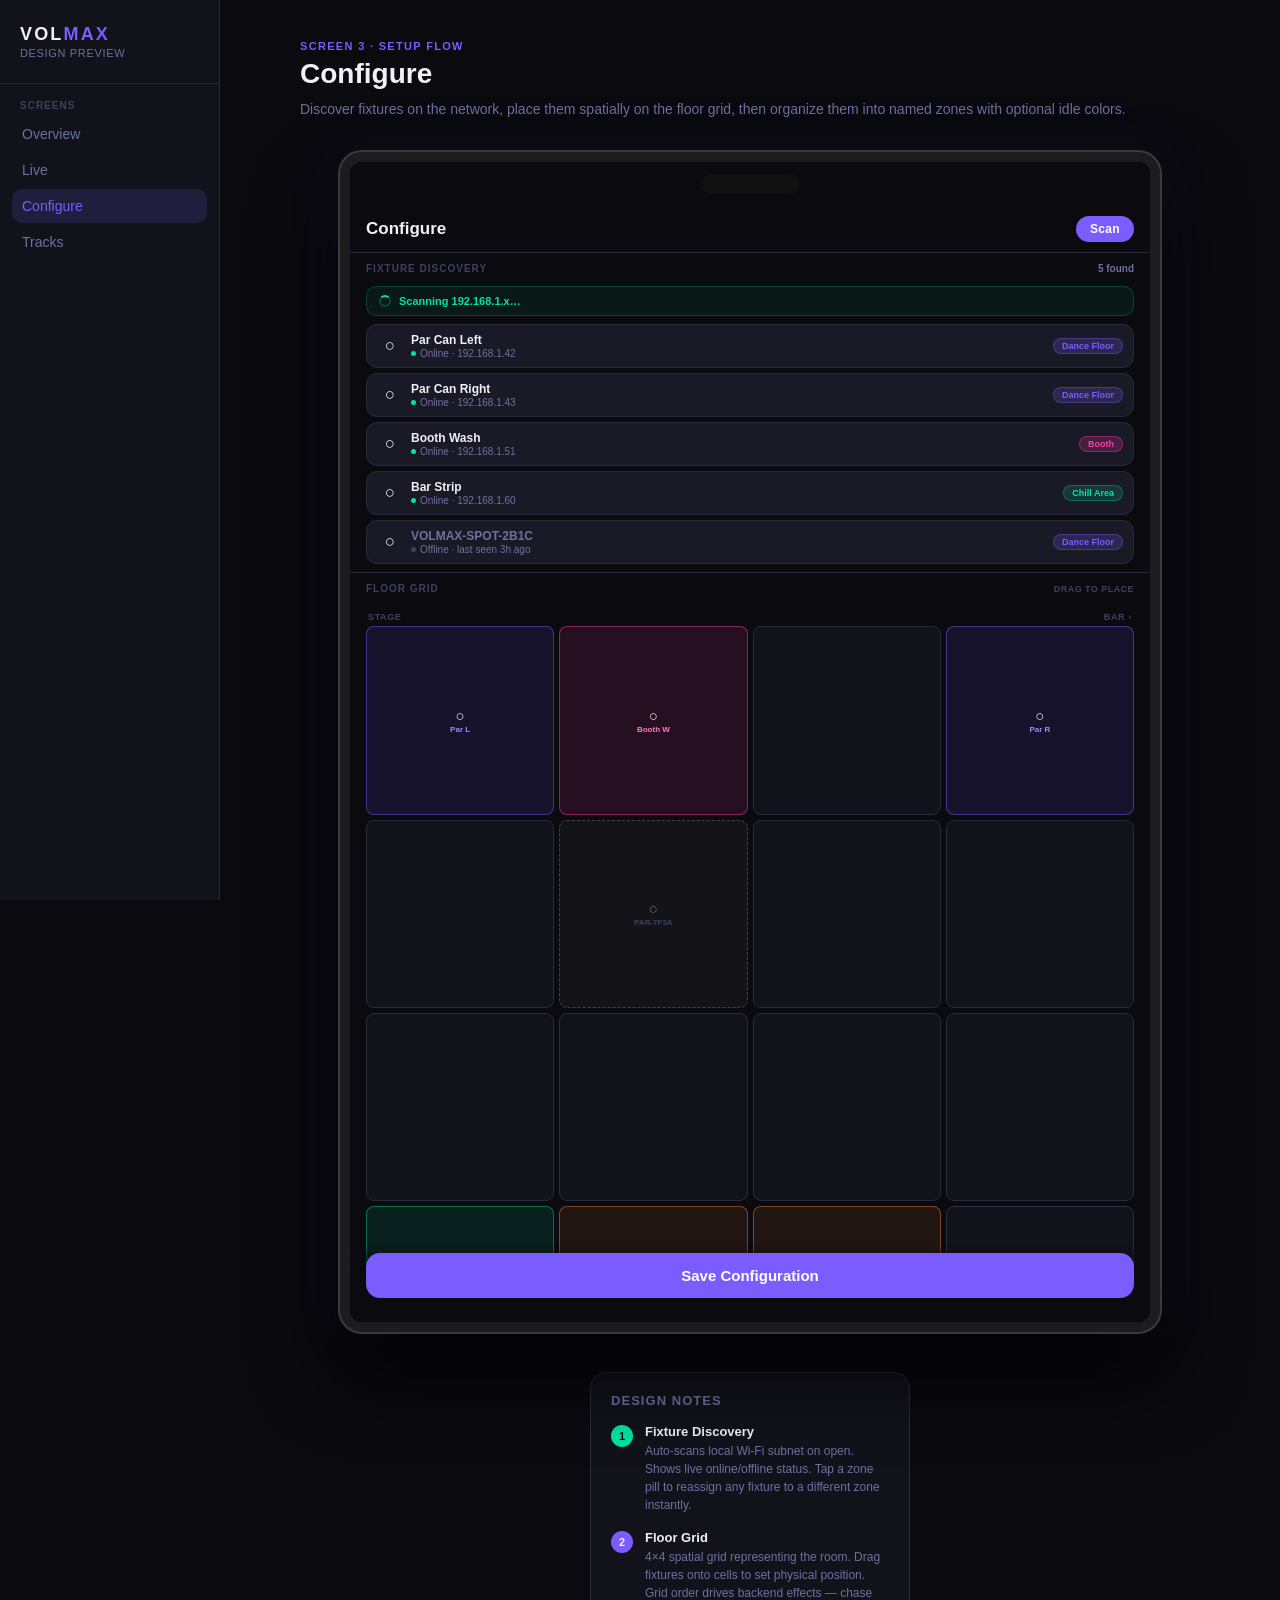
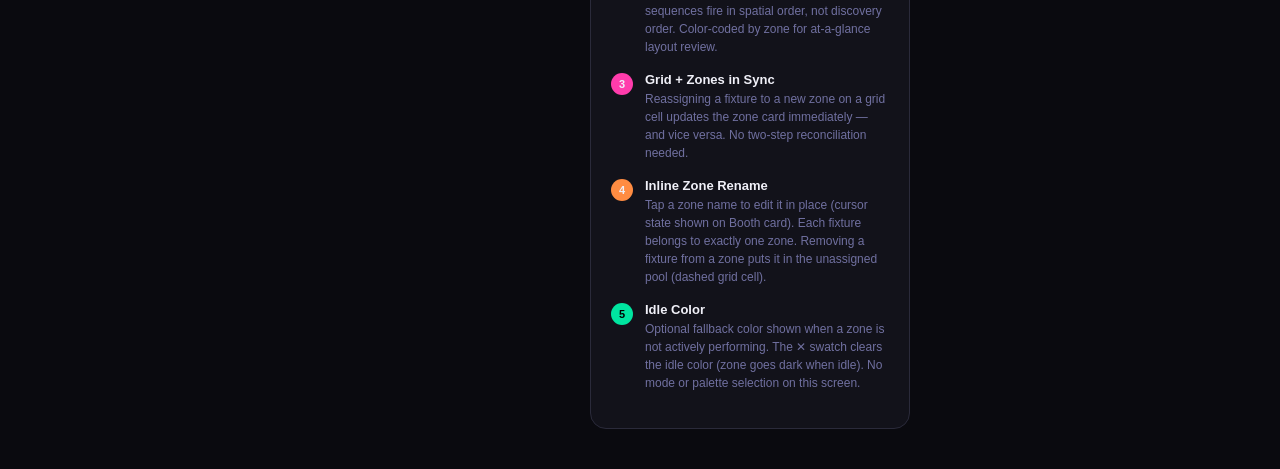
==== templates/configure.html @ 026b83af "Add Configure page: fixture discovery, floor grid, zone cards Replaces separate Fixture Setup and Zo" ====
<!DOCTYPE html>
<html lang="en">
<head>
<meta charset="UTF-8">
<meta name="viewport" content="width=device-width, initial-scale=1.0">
<title>VOLMAX — Configure</title>
<link rel="stylesheet" href="/static/css/base.css">
<style>

/* ── Section ─── */
.cfg-section {
  border-bottom: 1px solid var(--border);
}

.cfg-section-header {
  display: flex;
  align-items: center;
  justify-content: space-between;
  padding: 10px 16px 8px;
}

.cfg-section-title {
  font-size: 10px;
  font-weight: 700;
  letter-spacing: 0.1em;
  text-transform: uppercase;
  color: var(--text-muted);
}

/* ── Discovery Header ─── */
.discovery-header {
  display: flex;
  align-items: center;
  justify-content: space-between;
  padding: 10px 16px 10px;
  border-bottom: 1px solid var(--border);
}

.cfg-page-title {
  font-size: 17px;
  font-weight: 700;
}

.scan-btn {
  background: var(--accent);
  color: #fff;
  border: none;
  border-radius: 20px;
  padding: 6px 14px;
  font-size: 12px;
  font-weight: 700;
  letter-spacing: 0.03em;
  cursor: pointer;
}

/* ── Scan status ─── */
.scan-status {
  margin: 8px 16px;
  background: rgba(0,229,160,0.07);
  border: 1px solid rgba(0,229,160,0.2);
  border-radius: 10px;
  padding: 8px 12px;
  display: flex;
  align-items: center;
  gap: 8px;
}

.scan-spinner {
  width: 12px;
  height: 12px;
  border: 2px solid rgba(0,229,160,0.25);
  border-top-color: var(--green);
  border-radius: 50%;
  animation: spin 0.8s linear infinite;
  flex-shrink: 0;
}

@keyframes spin { to { transform: rotate(360deg); } }
@keyframes pulse { to { opacity: 0.35; } }

.scan-text {
  font-size: 11px;
  color: var(--green);
  font-weight: 600;
}

/* ── Fixture Rows ─── */
.fixture-list {
  padding: 0 16px 8px;
  display: flex;
  flex-direction: column;
  gap: 5px;
}

.fixture-row {
  background: var(--surface2);
  border: 1px solid var(--border);
  border-radius: 11px;
  padding: 8px 10px;
  display: flex;
  align-items: center;
  gap: 8px;
}

.fixture-icon {
  font-size: 17px;
  width: 26px;
  text-align: center;
  flex-shrink: 0;
}

.fixture-info { flex: 1; min-width: 0; }

.fixture-name {
  font-size: 12px;
  font-weight: 700;
  color: var(--text);
  white-space: nowrap;
  overflow: hidden;
  text-overflow: ellipsis;
}

.fixture-meta {
  font-size: 10px;
  color: var(--text-dim);
  margin-top: 1px;
  display: flex;
  align-items: center;
  gap: 4px;
}

.status-dot {
  width: 5px;
  height: 5px;
  border-radius: 50%;
  background: var(--green);
  display: inline-block;
  flex-shrink: 0;
}
.status-dot.offline { background: var(--text-muted); }

.zone-chip {
  font-size: 9px;
  font-weight: 700;
  padding: 2px 8px;
  border-radius: 20px;
  flex-shrink: 0;
  cursor: pointer;
}

.zone-chip.z1  { background: rgba(123,92,255,0.2);  color: #7b5cff; border: 1px solid rgba(123,92,255,0.35); }
.zone-chip.z2  { background: rgba(255,60,172,0.2);  color: #ff3cac; border: 1px solid rgba(255,60,172,0.35); }
.zone-chip.z3  { background: rgba(0,229,160,0.15);  color: #00e5a0; border: 1px solid rgba(0,229,160,0.3);  }
.zone-chip.z4  { background: rgba(255,140,66,0.15); color: #ff8c42; border: 1px solid rgba(255,140,66,0.3); }
.zone-chip.none { background: var(--surface); color: var(--text-dim); border: 1px solid var(--border); }

/* ── Floor Grid ─── */
.grid-wrap {
  padding: 10px 16px 14px;
}

.grid-label-row {
  display: flex;
  justify-content: space-between;
  margin-bottom: 4px;
  padding: 0 2px;
}

.grid-axis-label {
  font-size: 9px;
  color: var(--text-muted);
  font-weight: 600;
  letter-spacing: 0.07em;
  text-transform: uppercase;
}

.floor-grid {
  display: grid;
  grid-template-columns: repeat(4, 1fr);
  grid-template-rows: repeat(4, 1fr);
  gap: 5px;
  aspect-ratio: 1;
  width: 100%;
}

.grid-cell {
  background: var(--surface);
  border: 1px solid var(--border);
  border-radius: 8px;
  display: flex;
  align-items: center;
  justify-content: center;
  flex-direction: column;
  gap: 2px;
  min-height: 56px;
  position: relative;
  cursor: pointer;
  transition: border-color 0.15s;
}

.grid-cell:hover {
  border-color: var(--text-muted);
}

.grid-cell.occupied {
  border-width: 1.5px;
}

.grid-cell.occupied.z1 { background: rgba(123,92,255,0.12); border-color: rgba(123,92,255,0.45); }
.grid-cell.occupied.z2 { background: rgba(255,60,172,0.12); border-color: rgba(255,60,172,0.45); }
.grid-cell.occupied.z3 { background: rgba(0,229,160,0.10); border-color: rgba(0,229,160,0.4);  }
.grid-cell.occupied.z4 { background: rgba(255,140,66,0.10); border-color: rgba(255,140,66,0.4); }
.grid-cell.occupied.unassigned { background: rgba(255,255,255,0.04); border-color: rgba(255,255,255,0.2); border-style: dashed; }

.grid-fixture-icon {
  font-size: 15px;
  line-height: 1;
}

.grid-fixture-label {
  font-size: 8px;
  font-weight: 600;
  color: var(--text-dim);
  text-align: center;
  padding: 0 3px;
  white-space: nowrap;
  overflow: hidden;
  text-overflow: ellipsis;
  max-width: 100%;
}

.grid-cell.occupied.z1 .grid-fixture-label { color: #a08cff; }
.grid-cell.occupied.z2 .grid-fixture-label { color: #ff7acc; }
.grid-cell.occupied.z3 .grid-fixture-label { color: #00e5a0; }
.grid-cell.occupied.z4 .grid-fixture-label { color: #ffaa66; }

.grid-empty-hint {
  font-size: 9px;
  color: var(--text-muted);
  opacity: 0.5;
}

.grid-legend {
  display: flex;
  gap: 10px;
  margin-top: 8px;
  flex-wrap: wrap;
}

.grid-legend-item {
  display: flex;
  align-items: center;
  gap: 4px;
  font-size: 9px;
  color: var(--text-dim);
  font-weight: 600;
}

.legend-dot {
  width: 8px;
  height: 8px;
  border-radius: 3px;
  flex-shrink: 0;
}

/* ── Zone Cards ─── */
.zone-list {
  padding: 10px 16px 16px;
  display: flex;
  flex-direction: column;
  gap: 8px;
}

.zone-card {
  background: var(--surface2);
  border: 1px solid var(--border);
  border-radius: 14px;
  overflow: hidden;
}

.zone-card-header {
  display: flex;
  align-items: center;
  gap: 10px;
  padding: 10px 12px 8px;
}

.zone-swatch {
  width: 30px;
  height: 30px;
  border-radius: 9px;
  flex-shrink: 0;
  display: flex;
  align-items: center;
  justify-content: center;
  font-size: 15px;
}

.zone-swatch.z1 { background: rgba(123,92,255,0.25); }
.zone-swatch.z2 { background: rgba(255,60,172,0.25); }
.zone-swatch.z3 { background: rgba(0,229,160,0.2);  }
.zone-swatch.z4 { background: rgba(255,140,66,0.2); }

.zone-name-wrap { flex: 1; min-width: 0; }

.zone-name {
  font-size: 13px;
  font-weight: 700;
  color: var(--text);
  cursor: text;
  border-bottom: 1px solid transparent;
  display: inline-block;
  transition: border-color 0.15s;
}

.zone-name:hover { border-bottom-color: var(--text-muted); }

.zone-name.editing {
  outline: none;
  border-bottom-color: var(--accent);
  color: var(--accent);
}

.zone-fixture-count {
  font-size: 10px;
  color: var(--text-dim);
  margin-top: 1px;
}

.idle-color-row {
  display: flex;
  align-items: center;
  gap: 7px;
  padding: 0 12px 8px;
}

.idle-label {
  font-size: 10px;
  color: var(--text-muted);
  font-weight: 600;
  letter-spacing: 0.05em;
  text-transform: uppercase;
  flex-shrink: 0;
}

.color-swatch {
  width: 20px;
  height: 20px;
  border-radius: 50%;
  flex-shrink: 0;
  cursor: pointer;
  border: 2px solid transparent;
  transition: transform 0.1s;
}

.color-swatch:hover { transform: scale(1.15); }
.color-swatch.selected { border-color: #fff; }

.zone-fixtures-section {
  border-top: 1px solid var(--border);
  padding: 7px 12px 8px;
}

.zone-fixtures-label {
  font-size: 9px;
  font-weight: 700;
  letter-spacing: 0.08em;
  text-transform: uppercase;
  color: var(--text-muted);
  margin-bottom: 5px;
}

.zone-fixture-chips {
  display: flex;
  flex-wrap: wrap;
  gap: 4px;
}

.fixture-chip {
  font-size: 10px;
  font-weight: 600;
  padding: 2px 8px;
  border-radius: 20px;
  background: var(--surface);
  border: 1px solid var(--border);
  color: var(--text-dim);
  display: flex;
  align-items: center;
  gap: 4px;
  cursor: pointer;
}

.fixture-chip-remove {
  font-size: 11px;
  color: var(--text-muted);
  line-height: 1;
}

/* ── Add Zone Row ─── */
.add-zone-row {
  border: 1.5px dashed var(--border);
  border-radius: 14px;
  padding: 12px;
  display: flex;
  align-items: center;
  justify-content: center;
  gap: 6px;
  cursor: pointer;
  color: var(--text-muted);
  font-size: 12px;
  font-weight: 600;
  transition: border-color 0.15s, color 0.15s;
}

.add-zone-row:hover {
  border-color: var(--accent);
  color: var(--accent);
}

.add-zone-plus {
  font-size: 16px;
  font-weight: 300;
  line-height: 1;
}

/* ── Bottom Bar ─── */
.bottom-bar {
  position: sticky;
  bottom: 0;
  padding: 10px 16px 24px;
  background: linear-gradient(to bottom, transparent, var(--bg) 40%);
}

.save-btn {
  display: block;
  width: 100%;
  background: var(--accent);
  color: #fff;
  border: none;
  border-radius: 14px;
  padding: 14px;
  font-size: 15px;
  font-weight: 700;
  text-align: center;
  cursor: pointer;
}

</style>
</head>
<body>
<div class="preview-shell">
  <nav class="sidebar">
    <div class="sidebar-logo">
      <div class="wordmark">VOL<span>MAX</span></div>
      <div class="sub">Design Preview</div>
    </div>
    <div class="nav-section">
      <div class="nav-label">Screens</div>
      <a href="/" class="nav-link">Overview</a>
      <a href="/performance" class="nav-link">Live</a>
      <a href="/configure" class="nav-link active">Configure</a>
      <a href="/timeline" class="nav-link">Tracks</a>
    </div>
  </nav>

  <main class="main-content">
    <div class="page-header">
      <div class="screen-label">Screen 3 · Setup Flow</div>
      <h1>Configure</h1>
      <p>Discover fixtures on the network, place them spatially on the floor grid, then organize them into named zones with optional idle colors.</p>
    </div>

    <div class="phone-frame-wrap">
      <div class="phone-frame">
        <div class="phone-notch"></div>
        <div class="phone-screen">

          <!-- ── Discovery ─── -->
          <div class="cfg-section">
            <div class="discovery-header">
              <div class="cfg-page-title">Configure</div>
              <div class="scan-btn">Scan</div>
            </div>

            <div class="cfg-section-header" style="padding-bottom:4px">
              <div class="cfg-section-title">Fixture Discovery</div>
              <div style="font-size:10px;color:var(--text-dim);font-weight:600;">5 found</div>
            </div>

            <div class="scan-status">
              <div class="scan-spinner"></div>
              <div class="scan-text">Scanning 192.168.1.x…</div>
            </div>

            <div class="fixture-list">

              <div class="fixture-row">
                <div class="fixture-icon">&#9675;</div>
                <div class="fixture-info">
                  <div class="fixture-name">Par Can Left</div>
                  <div class="fixture-meta"><span class="status-dot"></span>Online · 192.168.1.42</div>
                </div>
                <div class="zone-chip z1">Dance Floor</div>
              </div>

              <div class="fixture-row">
                <div class="fixture-icon">&#9675;</div>
                <div class="fixture-info">
                  <div class="fixture-name">Par Can Right</div>
                  <div class="fixture-meta"><span class="status-dot"></span>Online · 192.168.1.43</div>
                </div>
                <div class="zone-chip z1">Dance Floor</div>
              </div>

              <div class="fixture-row">
                <div class="fixture-icon">&#9675;</div>
                <div class="fixture-info">
                  <div class="fixture-name">Booth Wash</div>
                  <div class="fixture-meta"><span class="status-dot"></span>Online · 192.168.1.51</div>
                </div>
                <div class="zone-chip z2">Booth</div>
              </div>

              <div class="fixture-row">
                <div class="fixture-icon">&#9675;</div>
                <div class="fixture-info">
                  <div class="fixture-name">Bar Strip</div>
                  <div class="fixture-meta"><span class="status-dot"></span>Online · 192.168.1.60</div>
                </div>
                <div class="zone-chip z3">Chill Area</div>
              </div>

              <div class="fixture-row">
                <div class="fixture-icon">&#9675;</div>
                <div class="fixture-info">
                  <div class="fixture-name" style="color:var(--text-dim)">VOLMAX-SPOT-2B1C</div>
                  <div class="fixture-meta"><span class="status-dot offline"></span>Offline · last seen 3h ago</div>
                </div>
                <div class="zone-chip z1">Dance Floor</div>
              </div>

            </div>
          </div>

          <!-- ── Floor Grid ─── -->
          <div class="cfg-section">
            <div class="cfg-section-header">
              <div class="cfg-section-title">Floor Grid</div>
              <div style="font-size:9px;color:var(--text-muted);font-weight:600;letter-spacing:0.05em;">DRAG TO PLACE</div>
            </div>

            <div class="grid-wrap">
              <div class="grid-label-row">
                <span class="grid-axis-label">Stage</span>
                <span class="grid-axis-label">Bar ›</span>
              </div>

              <div class="floor-grid">

                <!-- Row 0 — stage end -->
                <div class="grid-cell occupied z1">
                  <div class="grid-fixture-icon">&#9675;</div>
                  <div class="grid-fixture-label">Par L</div>
                </div>
                <div class="grid-cell occupied z2">
                  <div class="grid-fixture-icon">&#9675;</div>
                  <div class="grid-fixture-label">Booth W</div>
                </div>
                <div class="grid-cell"></div>
                <div class="grid-cell occupied z1">
                  <div class="grid-fixture-icon">&#9675;</div>
                  <div class="grid-fixture-label">Par R</div>
                </div>

                <!-- Row 1 -->
                <div class="grid-cell"></div>
                <div class="grid-cell occupied unassigned">
                  <div class="grid-fixture-icon" style="opacity:0.4">&#9675;</div>
                  <div class="grid-fixture-label" style="color:var(--text-muted)">PAR-7F3A</div>
                </div>
                <div class="grid-cell"></div>
                <div class="grid-cell"></div>

                <!-- Row 2 -->
                <div class="grid-cell"></div>
                <div class="grid-cell"></div>
                <div class="grid-cell"></div>
                <div class="grid-cell"></div>

                <!-- Row 3 — bar end -->
                <div class="grid-cell occupied z3">
                  <div class="grid-fixture-icon">&#9675;</div>
                  <div class="grid-fixture-label">Bar Strip</div>
                </div>
                <div class="grid-cell occupied z4">
                  <div class="grid-fixture-icon">&#9675;</div>
                  <div class="grid-fixture-label">Stage L</div>
                </div>
                <div class="grid-cell occupied z4">
                  <div class="grid-fixture-icon">&#9675;</div>
                  <div class="grid-fixture-label">Stage R</div>
                </div>
                <div class="grid-cell"></div>

              </div>

              <div class="grid-legend">
                <div class="grid-legend-item">
                  <div class="legend-dot" style="background:#7b5cff"></div>
                  Dance Floor
                </div>
                <div class="grid-legend-item">
                  <div class="legend-dot" style="background:#ff3cac"></div>
                  Booth
                </div>
                <div class="grid-legend-item">
                  <div class="legend-dot" style="background:#00e5a0"></div>
                  Chill Area
                </div>
                <div class="grid-legend-item">
                  <div class="legend-dot" style="background:#ff8c42"></div>
                  Stage
                </div>
                <div class="grid-legend-item">
                  <div class="legend-dot" style="background:rgba(255,255,255,0.15);border:1px dashed rgba(255,255,255,0.3)"></div>
                  Unassigned
                </div>
              </div>
            </div>
          </div>

          <!-- ── Zone Cards ─── -->
          <div class="cfg-section-header" style="padding-top:12px">
            <div class="cfg-section-title">Zones</div>
            <div class="add-btn" style="width:22px;height:22px;background:var(--accent);border-radius:50%;display:flex;align-items:center;justify-content:center;font-size:16px;color:#fff;font-weight:300;line-height:1;cursor:pointer;">+</div>
          </div>

          <div class="zone-list">

            <!-- Zone 1: Dance Floor -->
            <div class="zone-card">
              <div class="zone-card-header">
                <div class="zone-swatch z1">&#9675;</div>
                <div class="zone-name-wrap">
                  <div class="zone-name">Dance Floor</div>
                  <div class="zone-fixture-count">3 fixtures</div>
                </div>
              </div>
              <div class="idle-color-row">
                <div class="idle-label">Idle</div>
                <div class="color-swatch selected" style="background:#7b5cff;"></div>
                <div class="color-swatch" style="background:#ff3cac;"></div>
                <div class="color-swatch" style="background:#00e5a0;"></div>
                <div class="color-swatch" style="background:#ff8c42;"></div>
                <div class="color-swatch" style="background:#3090ff;"></div>
                <div class="color-swatch" style="background:#ffffff;opacity:0.6;"></div>
                <div class="color-swatch" style="background:transparent;border:1px dashed var(--border);font-size:10px;display:flex;align-items:center;justify-content:center;color:var(--text-muted)">✕</div>
              </div>
              <div class="zone-fixtures-section">
                <div class="zone-fixtures-label">Fixtures</div>
                <div class="zone-fixture-chips">
                  <div class="fixture-chip">Par Can Left <span class="fixture-chip-remove">×</span></div>
                  <div class="fixture-chip">Par Can Right <span class="fixture-chip-remove">×</span></div>
                  <div class="fixture-chip" style="color:var(--text-muted);opacity:0.6">SPOT-2B1C <span class="fixture-chip-remove">×</span></div>
                </div>
              </div>
            </div>

            <!-- Zone 2: Booth (name in edit state) -->
            <div class="zone-card">
              <div class="zone-card-header">
                <div class="zone-swatch z2">&#9675;</div>
                <div class="zone-name-wrap">
                  <div class="zone-name editing">Booth_</div>
                  <div class="zone-fixture-count">1 fixture</div>
                </div>
              </div>
              <div class="idle-color-row">
                <div class="idle-label">Idle</div>
                <div class="color-swatch" style="background:#7b5cff;"></div>
                <div class="color-swatch selected" style="background:#ff3cac;"></div>
                <div class="color-swatch" style="background:#00e5a0;"></div>
                <div class="color-swatch" style="background:#ff8c42;"></div>
                <div class="color-swatch" style="background:#3090ff;"></div>
                <div class="color-swatch" style="background:#ffffff;opacity:0.6;"></div>
                <div class="color-swatch" style="background:transparent;border:1px dashed var(--border);font-size:10px;display:flex;align-items:center;justify-content:center;color:var(--text-muted)">✕</div>
              </div>
              <div class="zone-fixtures-section">
                <div class="zone-fixtures-label">Fixtures</div>
                <div class="zone-fixture-chips">
                  <div class="fixture-chip">Booth Wash <span class="fixture-chip-remove">×</span></div>
                </div>
              </div>
            </div>

            <!-- Zone 3: Chill Area -->
            <div class="zone-card">
              <div class="zone-card-header">
                <div class="zone-swatch z3">&#9675;</div>
                <div class="zone-name-wrap">
                  <div class="zone-name">Chill Area</div>
                  <div class="zone-fixture-count">1 fixture</div>
                </div>
              </div>
              <div class="idle-color-row">
                <div class="idle-label">Idle</div>
                <div class="color-swatch" style="background:#7b5cff;"></div>
                <div class="color-swatch" style="background:#ff3cac;"></div>
                <div class="color-swatch selected" style="background:#00e5a0;"></div>
                <div class="color-swatch" style="background:#ff8c42;"></div>
                <div class="color-swatch" style="background:#3090ff;"></div>
                <div class="color-swatch" style="background:#ffffff;opacity:0.6;"></div>
                <div class="color-swatch" style="background:transparent;border:1px dashed var(--border);font-size:10px;display:flex;align-items:center;justify-content:center;color:var(--text-muted)">✕</div>
              </div>
              <div class="zone-fixtures-section">
                <div class="zone-fixtures-label">Fixtures</div>
                <div class="zone-fixture-chips">
                  <div class="fixture-chip">Bar Strip <span class="fixture-chip-remove">×</span></div>
                </div>
              </div>
            </div>

            <!-- Zone 4: Stage -->
            <div class="zone-card">
              <div class="zone-card-header">
                <div class="zone-swatch z4">&#9675;</div>
                <div class="zone-name-wrap">
                  <div class="zone-name">Stage</div>
                  <div class="zone-fixture-count">2 fixtures</div>
                </div>
              </div>
              <div class="idle-color-row">
                <div class="idle-label">Idle</div>
                <div class="color-swatch" style="background:#7b5cff;"></div>
                <div class="color-swatch" style="background:#ff3cac;"></div>
                <div class="color-swatch" style="background:#00e5a0;"></div>
                <div class="color-swatch selected" style="background:#ff8c42;"></div>
                <div class="color-swatch" style="background:#3090ff;"></div>
                <div class="color-swatch" style="background:#ffffff;opacity:0.6;"></div>
                <div class="color-swatch" style="background:transparent;border:1px dashed var(--border);font-size:10px;display:flex;align-items:center;justify-content:center;color:var(--text-muted)">✕</div>
              </div>
              <div class="zone-fixtures-section">
                <div class="zone-fixtures-label">Fixtures</div>
                <div class="zone-fixture-chips">
                  <div class="fixture-chip">Stage L <span class="fixture-chip-remove">×</span></div>
                  <div class="fixture-chip">Stage R <span class="fixture-chip-remove">×</span></div>
                </div>
              </div>
            </div>

            <!-- Add Zone -->
            <div class="add-zone-row">
              <div class="add-zone-plus">+</div>
              Add Zone
            </div>

          </div>

          <div class="bottom-bar">
            <div class="save-btn">Save Configuration</div>
          </div>

        </div><!-- /phone-screen -->
      </div><!-- /phone-frame -->

      <!-- Annotations -->
      <div class="annotation-panel">
        <h3>Design Notes</h3>

        <div class="annotation-item">
          <div class="annotation-dot green">1</div>
          <div class="annotation-text">
            <strong>Fixture Discovery</strong>
            <p>Auto-scans local Wi-Fi subnet on open. Shows live online/offline status. Tap a zone pill to reassign any fixture to a different zone instantly.</p>
          </div>
        </div>

        <div class="annotation-item">
          <div class="annotation-dot">2</div>
          <div class="annotation-text">
            <strong>Floor Grid</strong>
            <p>4×4 spatial grid representing the room. Drag fixtures onto cells to set physical position. Grid order drives backend effects — chase sequences fire in spatial order, not discovery order. Color-coded by zone for at-a-glance layout review.</p>
          </div>
        </div>

        <div class="annotation-item">
          <div class="annotation-dot pink">3</div>
          <div class="annotation-text">
            <strong>Grid + Zones in Sync</strong>
            <p>Reassigning a fixture to a new zone on a grid cell updates the zone card immediately — and vice versa. No two-step reconciliation needed.</p>
          </div>
        </div>

        <div class="annotation-item">
          <div class="annotation-dot orange">4</div>
          <div class="annotation-text">
            <strong>Inline Zone Rename</strong>
            <p>Tap a zone name to edit it in place (cursor state shown on Booth card). Each fixture belongs to exactly one zone. Removing a fixture from a zone puts it in the unassigned pool (dashed grid cell).</p>
          </div>
        </div>

        <div class="annotation-item">
          <div class="annotation-dot green">5</div>
          <div class="annotation-text">
            <strong>Idle Color</strong>
            <p>Optional fallback color shown when a zone is not actively performing. The ✕ swatch clears the idle color (zone goes dark when idle). No mode or palette selection on this screen.</p>
          </div>
        </div>

      </div><!-- /annotation-panel -->
    </div><!-- /phone-frame-wrap -->
  </main>
</div>
</body>
</html>
---- static/css/base.css ----
/* VOLMAX — Base Styles */

:root {
  --bg: #0a0a0f;
  --surface: #12121a;
  --surface2: #1a1a26;
  --border: #2a2a3a;
  --accent: #7b5cff;
  --accent2: #ff3cac;
  --text: #f0f0f8;
  --text-dim: #7070a0;
  --text-muted: #404060;
  --green: #00e5a0;
  --orange: #ff8c42;
  --radius: 16px;
  --phone-w: 820px;
  --phone-h: 1180px;
}

* { box-sizing: border-box; margin: 0; padding: 0; }

body {
  background: var(--bg);
  color: var(--text);
  font-family: -apple-system, BlinkMacSystemFont, 'SF Pro Display', 'Segoe UI', sans-serif;
  min-height: 100vh;
}

/* ── Layout ─────────────────────────── */
.preview-shell {
  display: flex;
  min-height: 100vh;
}

.sidebar {
  width: 220px;
  background: var(--surface);
  border-right: 1px solid var(--border);
  padding: 24px 0;
  flex-shrink: 0;
  display: flex;
  flex-direction: column;
  position: fixed;
  height: 100vh;
  overflow-y: auto;
}

.sidebar-logo {
  padding: 0 20px 24px;
  border-bottom: 1px solid var(--border);
  margin-bottom: 16px;
}

.sidebar-logo .wordmark {
  font-size: 18px;
  font-weight: 800;
  letter-spacing: 0.12em;
  color: var(--text);
}

.sidebar-logo .wordmark span {
  color: var(--accent);
}

.sidebar-logo .sub {
  font-size: 11px;
  color: var(--text-dim);
  letter-spacing: 0.06em;
  text-transform: uppercase;
  margin-top: 2px;
}

.nav-section {
  padding: 0 12px 8px;
}

.nav-label {
  font-size: 10px;
  font-weight: 600;
  letter-spacing: 0.1em;
  text-transform: uppercase;
  color: var(--text-muted);
  padding: 0 8px;
  margin-bottom: 6px;
}

.nav-link {
  display: flex;
  align-items: center;
  gap: 10px;
  padding: 9px 10px;
  border-radius: 10px;
  text-decoration: none;
  color: var(--text-dim);
  font-size: 14px;
  font-weight: 500;
  transition: all 0.15s;
  margin-bottom: 2px;
}

.nav-link:hover { background: var(--surface2); color: var(--text); }
.nav-link.active { background: rgba(123, 92, 255, 0.15); color: var(--accent); }
.nav-link .icon { font-size: 16px; width: 20px; text-align: center; }

.main-content {
  margin-left: 220px;
  flex: 1;
  padding: 40px;
  display: flex;
  flex-direction: column;
  align-items: center;
}

/* ── Phone Frame ─────────────────────── */
.phone-frame-wrap {
  display: flex;
  gap: 40px;
  align-items: flex-start;
  flex-wrap: wrap;
  justify-content: center;
}

.phone-frame {
  width: var(--phone-w);
  height: var(--phone-h);
  background: #000;
  border-radius: 22px;
  border: 10px solid #1c1c1e;
  box-shadow:
    0 0 0 2px #3a3a3c,
    0 40px 80px rgba(0,0,0,0.8),
    0 0 60px rgba(123,92,255,0.08);
  overflow: hidden;
  position: relative;
  flex-shrink: 0;
}

.phone-notch {
  position: absolute;
  top: 12px;
  left: 50%;
  transform: translateX(-50%);
  width: 100px;
  height: 20px;
  background: #111;
  border-radius: 10px;
  z-index: 100;
}

.phone-screen {
  width: 100%;
  height: 100%;
  background: var(--bg);
  overflow-y: auto;
  overflow-x: hidden;
  padding-top: 44px;
  scrollbar-width: none;
}
.phone-screen::-webkit-scrollbar { display: none; }

/* ── Annotation Panel ────────────────── */
.annotation-panel {
  width: 320px;
  background: var(--surface);
  border: 1px solid var(--border);
  border-radius: var(--radius);
  padding: 20px;
  flex-shrink: 0;
}

.annotation-panel h3 {
  font-size: 13px;
  font-weight: 700;
  letter-spacing: 0.08em;
  text-transform: uppercase;
  color: var(--text-dim);
  margin-bottom: 16px;
}

.annotation-item {
  display: flex;
  gap: 12px;
  margin-bottom: 16px;
  align-items: flex-start;
}

.annotation-dot {
  width: 22px;
  height: 22px;
  border-radius: 50%;
  background: var(--accent);
  display: flex;
  align-items: center;
  justify-content: center;
  font-size: 11px;
  font-weight: 700;
  flex-shrink: 0;
  margin-top: 1px;
}

.annotation-dot.green { background: var(--green); color: #000; }
.annotation-dot.orange { background: var(--orange); }
.annotation-dot.pink { background: var(--accent2); }

.annotation-text strong {
  display: block;
  font-size: 13px;
  font-weight: 600;
  color: var(--text);
  margin-bottom: 3px;
}

.annotation-text p {
  font-size: 12px;
  color: var(--text-dim);
  line-height: 1.5;
}

/* ── Page Header ─────────────────────── */
.page-header {
  width: 100%;
  max-width: 900px;
  margin-bottom: 32px;
}

.page-header .screen-label {
  font-size: 11px;
  font-weight: 600;
  letter-spacing: 0.12em;
  text-transform: uppercase;
  color: var(--accent);
  margin-bottom: 6px;
}

.page-header h1 {
  font-size: 28px;
  font-weight: 800;
  color: var(--text);
  margin-bottom: 8px;
}

.page-header p {
  font-size: 14px;
  color: var(--text-dim);
  line-height: 1.6;
}

/* ── Tag ─────────────────────────────── */
.tag {
  display: inline-block;
  padding: 3px 9px;
  border-radius: 6px;
  font-size: 11px;
  font-weight: 600;
  letter-spacing: 0.04em;
}
.tag.mvp { background: rgba(0,229,160,0.15); color: var(--green); }
.tag.later { background: rgba(112,112,160,0.15); color: var(--text-dim); }
.tag.key { background: rgba(255,60,172,0.15); color: var(--accent2); }
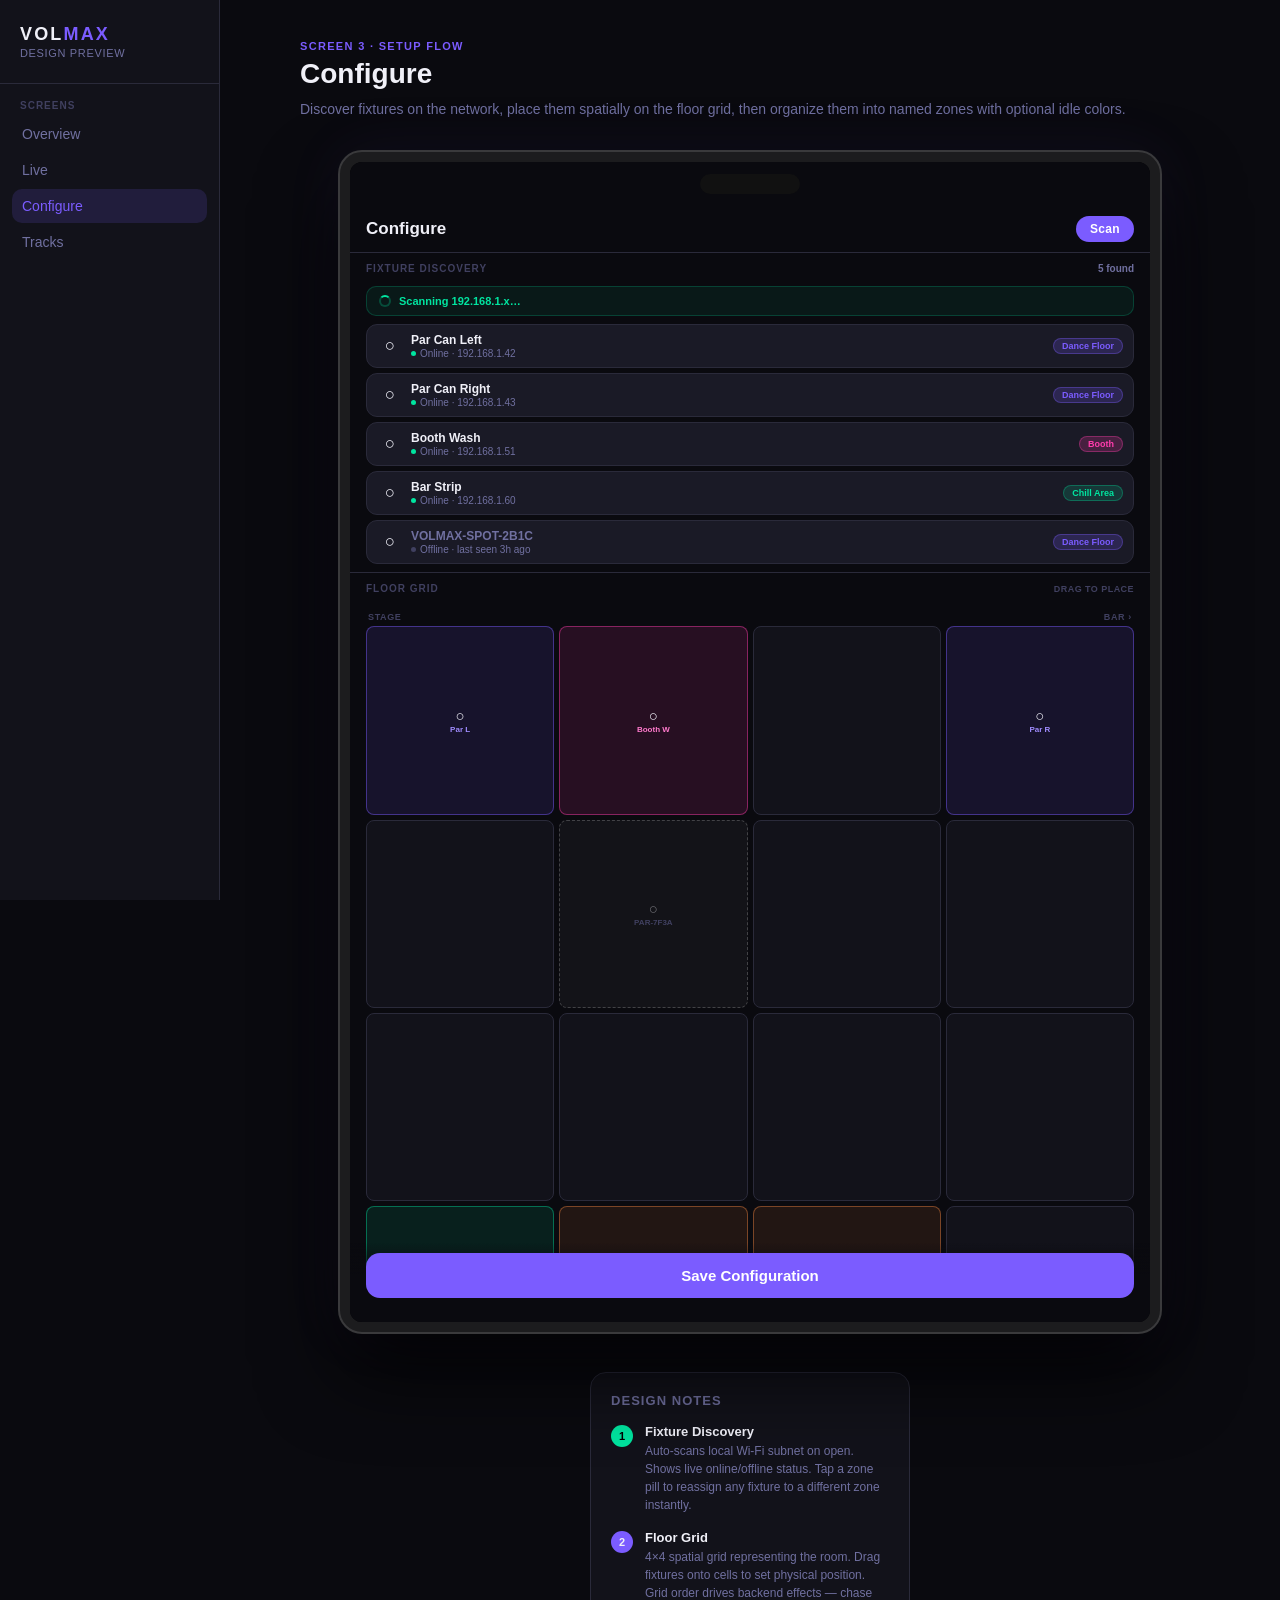
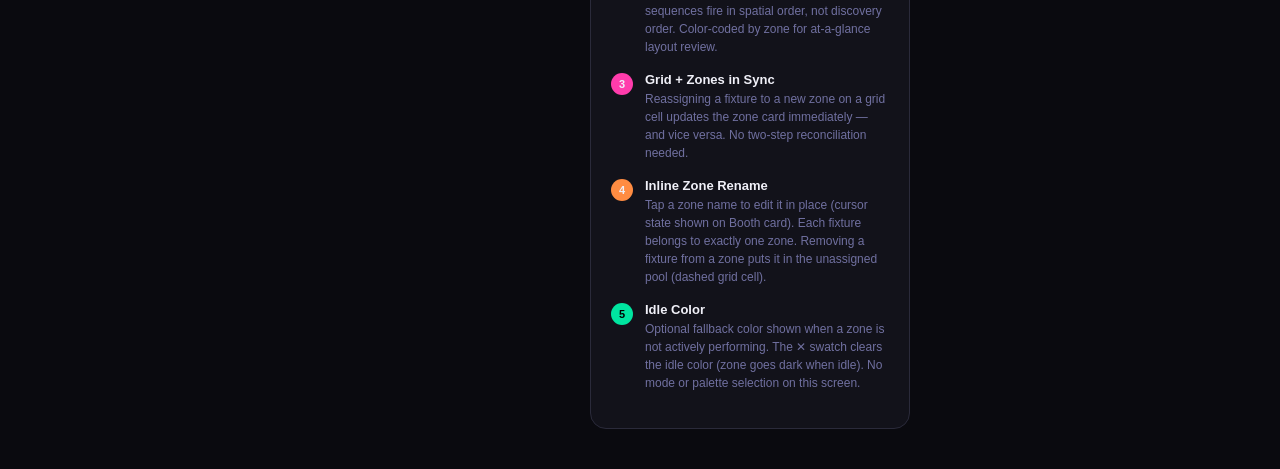
==== commit e01a9ac6: "Live tab: side-by-side deck layout, transition selector, color knob - Deck section redesigned: Deck " ====
--- a/templates/configure.html
+++ b/templates/configure.html
@@ -642,7 +642,7 @@
               <div class="zone-card-header">
                 <div class="zone-swatch z1">&#9675;</div>
                 <div class="zone-name-wrap">
-                  <div class="zone-name">Dance Floor</div>
+                  <div class="zone-name" contenteditable="true" data-zone-idx="0">Dance Floor</div>
                   <div class="zone-fixture-count">3 fixtures</div>
                 </div>
               </div>
@@ -671,7 +671,7 @@
               <div class="zone-card-header">
                 <div class="zone-swatch z2">&#9675;</div>
                 <div class="zone-name-wrap">
-                  <div class="zone-name editing">Booth_</div>
+                  <div class="zone-name" contenteditable="true" data-zone-idx="1">Booth</div>
                   <div class="zone-fixture-count">1 fixture</div>
                 </div>
               </div>
@@ -698,7 +698,7 @@
               <div class="zone-card-header">
                 <div class="zone-swatch z3">&#9675;</div>
                 <div class="zone-name-wrap">
-                  <div class="zone-name">Chill Area</div>
+                  <div class="zone-name" contenteditable="true" data-zone-idx="2">Chill Area</div>
                   <div class="zone-fixture-count">1 fixture</div>
                 </div>
               </div>
@@ -725,7 +725,7 @@
               <div class="zone-card-header">
                 <div class="zone-swatch z4">&#9675;</div>
                 <div class="zone-name-wrap">
-                  <div class="zone-name">Stage</div>
+                  <div class="zone-name" contenteditable="true" data-zone-idx="3">Stage</div>
                   <div class="zone-fixture-count">2 fixtures</div>
                 </div>
               </div>
@@ -811,5 +811,41 @@
     </div><!-- /phone-frame-wrap -->
   </main>
 </div>
+<script>
+var STORAGE_KEY = 'volmax_zones';
+var FALLBACK_NAMES = ['Zone 1', 'Zone 2', 'Zone 3', 'Zone 4'];
+
+function loadZoneNames() {
+  try {
+    var saved = JSON.parse(localStorage.getItem(STORAGE_KEY));
+    if (Array.isArray(saved)) {
+      saved.forEach(function(name, i) {
+        var el = document.querySelector('[data-zone-idx="' + i + '"]');
+        if (el && name) el.textContent = name;
+      });
+    }
+  } catch(e) {}
+}
+
+function saveZoneNames() {
+  var names = FALLBACK_NAMES.map(function(fallback, i) {
+    var el = document.querySelector('[data-zone-idx="' + i + '"]');
+    return el ? (el.textContent.trim() || fallback) : fallback;
+  });
+  localStorage.setItem(STORAGE_KEY, JSON.stringify(names));
+}
+
+document.querySelectorAll('[data-zone-idx]').forEach(function(el) {
+  el.addEventListener('blur', function() {
+    if (!el.textContent.trim()) el.textContent = FALLBACK_NAMES[el.dataset.zoneIdx];
+    saveZoneNames();
+  });
+  el.addEventListener('keydown', function(e) {
+    if (e.key === 'Enter') { e.preventDefault(); el.blur(); }
+  });
+});
+
+loadZoneNames();
+</script>
 </body>
 </html>
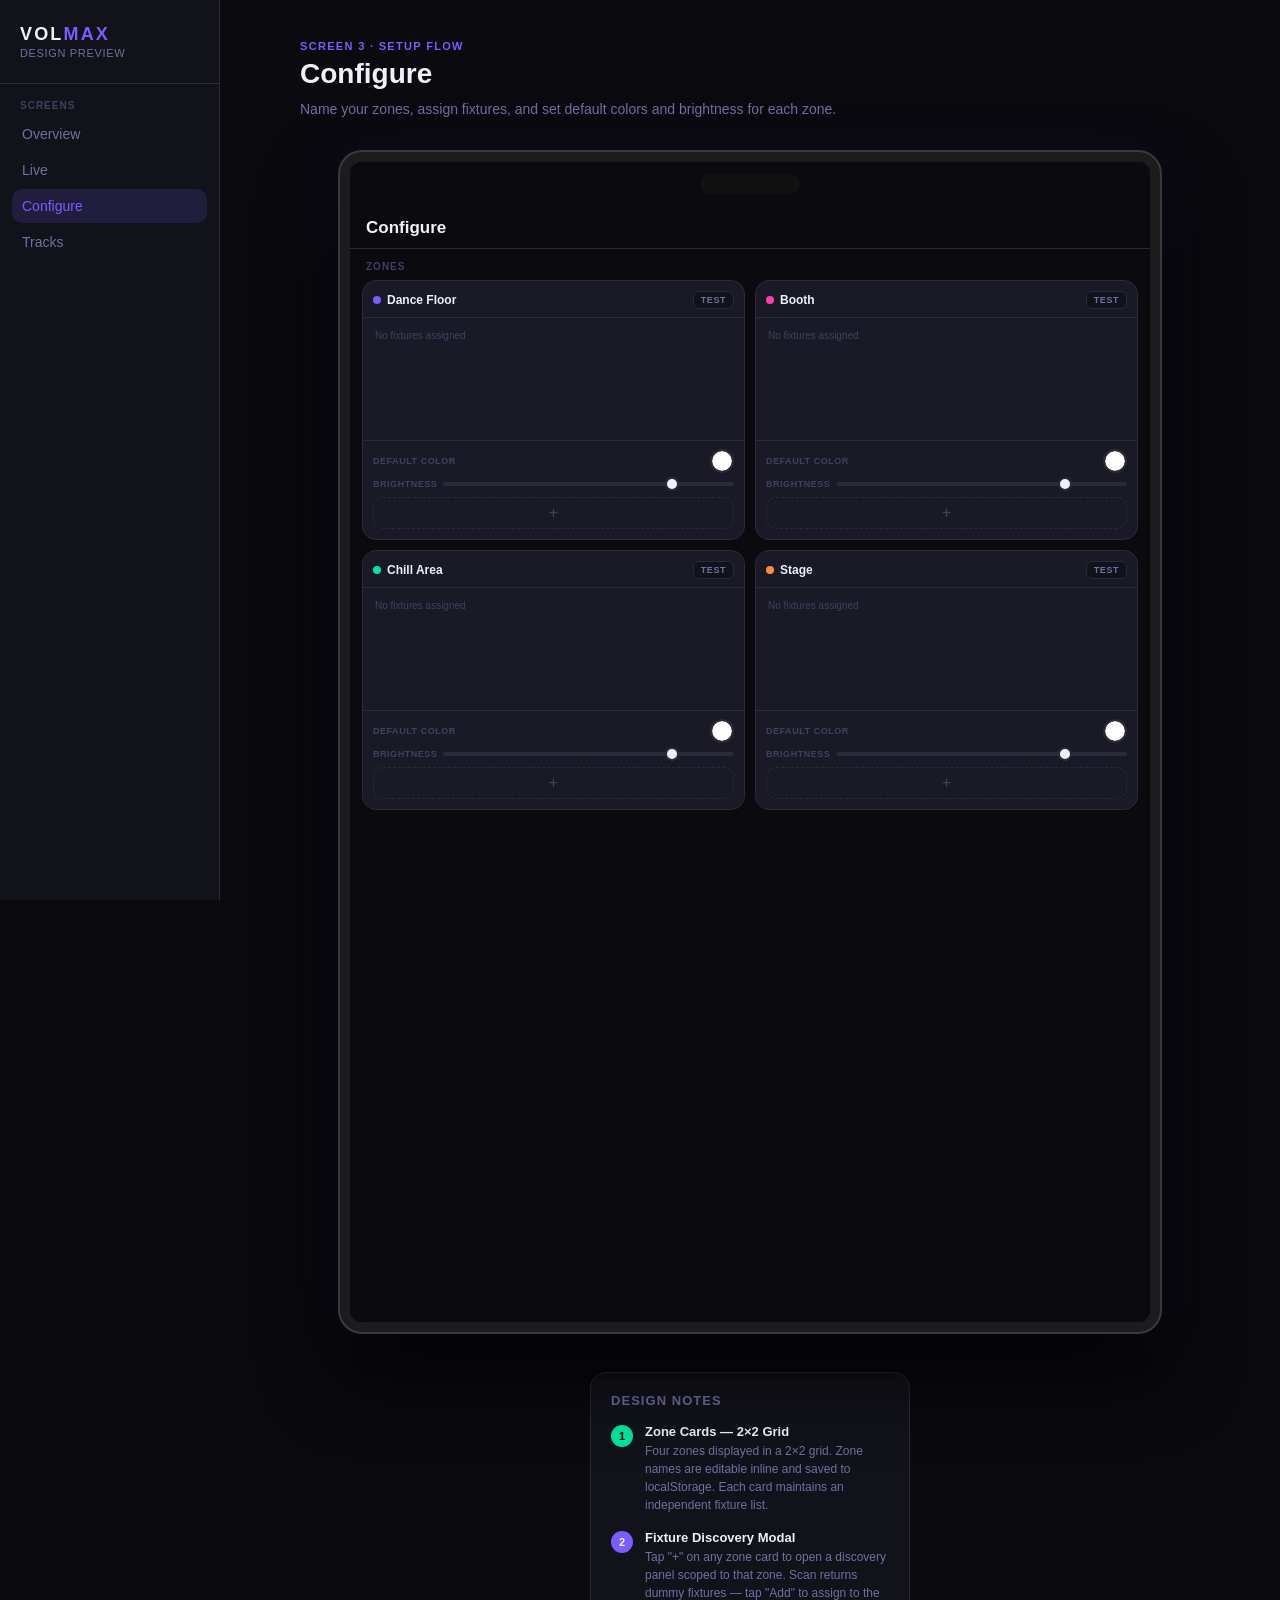
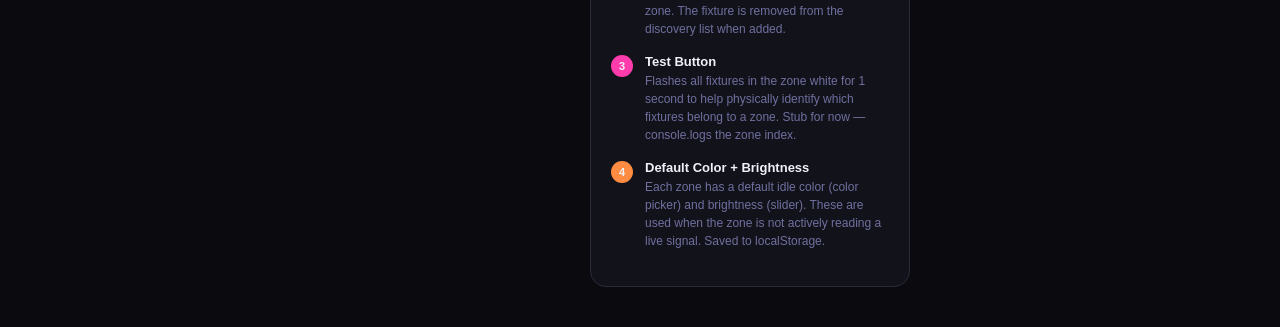
==== commit 865b0db8: "Configure tab: zones-only redesign with fixture discovery Co-Authored-By: Claude Sonnet 4.6 <noreply" ====
--- a/templates/configure.html
+++ b/templates/configure.html
@@ -7,38 +7,301 @@
 <link rel="stylesheet" href="/static/css/base.css">
 <style>
 
-/* ── Section ─── */
-.cfg-section {
+/* ── Page header inside phone ─── */
+.cfg-page-title {
+  font-size: 17px;
+  font-weight: 700;
+  padding: 12px 16px 10px;
   border-bottom: 1px solid var(--border);
 }
 
-.cfg-section-header {
-  display: flex;
-  align-items: center;
-  justify-content: space-between;
-  padding: 10px 16px 8px;
-}
-
-.cfg-section-title {
+/* ── Zones section label ─── */
+.zones-section-label {
   font-size: 10px;
   font-weight: 700;
   letter-spacing: 0.1em;
   text-transform: uppercase;
   color: var(--text-muted);
-}
-
-/* ── Discovery Header ─── */
-.discovery-header {
+  padding: 12px 16px 8px;
+}
+
+/* ── Zone 2×2 Grid ─── */
+.zones-grid {
+  display: grid;
+  grid-template-columns: 1fr 1fr;
+  gap: 10px;
+  padding: 0 12px 16px;
+}
+
+/* ── Zone Card ─── */
+.zone-card {
+  background: var(--surface2);
+  border: 1px solid var(--border);
+  border-radius: 14px;
+  display: flex;
+  flex-direction: column;
+  overflow: hidden;
+  min-height: 260px;
+}
+
+.zone-card-header {
+  padding: 10px 10px 8px;
+  border-bottom: 1px solid var(--border);
+  display: flex;
+  align-items: center;
+  gap: 6px;
+}
+
+.zone-color-dot {
+  width: 8px;
+  height: 8px;
+  border-radius: 50%;
+  flex-shrink: 0;
+}
+.zone-color-dot.z0 { background: #7b5cff; }
+.zone-color-dot.z1 { background: #ff3cac; }
+.zone-color-dot.z2 { background: #00e5a0; }
+.zone-color-dot.z3 { background: #ff8c42; }
+
+.zone-name-edit {
+  font-size: 12px;
+  font-weight: 700;
+  color: var(--text);
+  flex: 1;
+  min-width: 0;
+  border-bottom: 1px solid transparent;
+  outline: none;
+  cursor: text;
+  transition: border-color 0.15s;
+  white-space: nowrap;
+  overflow: hidden;
+  text-overflow: ellipsis;
+}
+.zone-name-edit:hover  { border-bottom-color: var(--text-muted); }
+.zone-name-edit:focus  { border-bottom-color: var(--accent); color: var(--accent); }
+
+/* Test button */
+.zone-test-btn {
+  font-size: 9px;
+  font-weight: 700;
+  text-transform: uppercase;
+  letter-spacing: 0.06em;
+  padding: 3px 7px;
+  border-radius: 6px;
+  border: 1px solid var(--border);
+  background: var(--surface);
+  color: var(--text-dim);
+  cursor: pointer;
+  flex-shrink: 0;
+  transition: background 0.12s, border-color 0.12s;
+}
+.zone-test-btn:active {
+  background: rgba(255,255,255,0.12);
+  border-color: rgba(255,255,255,0.3);
+}
+
+/* ── Fixture list inside card ─── */
+.zone-fixtures-wrap {
+  flex: 1;
+  overflow-y: auto;
+  padding: 8px 10px 4px;
+}
+
+.fixture-list {
+  list-style: none;
+  display: flex;
+  flex-direction: column;
+  gap: 4px;
+}
+
+.fixture-list-item {
+  display: flex;
+  align-items: center;
+  gap: 5px;
+  background: var(--surface);
+  border: 1px solid var(--border);
+  border-radius: 8px;
+  padding: 5px 7px;
+  font-size: 10px;
+  font-weight: 600;
+  color: var(--text);
+}
+
+.fixture-list-item .fixture-remove {
+  margin-left: auto;
+  color: var(--text-muted);
+  font-size: 13px;
+  line-height: 1;
+  cursor: pointer;
+  flex-shrink: 0;
+  transition: color 0.1s;
+}
+.fixture-list-item .fixture-remove:hover { color: var(--text); }
+
+.fixture-empty {
+  font-size: 10px;
+  color: var(--text-muted);
+  padding: 4px 2px;
+}
+
+/* ── Zone card controls ─── */
+.zone-controls {
+  padding: 8px 10px;
+  border-top: 1px solid var(--border);
+  display: flex;
+  flex-direction: column;
+  gap: 6px;
+}
+
+.zone-control-row {
   display: flex;
   align-items: center;
   justify-content: space-between;
-  padding: 10px 16px 10px;
+  gap: 6px;
+}
+
+.zone-control-label {
+  font-size: 9px;
+  font-weight: 700;
+  letter-spacing: 0.06em;
+  text-transform: uppercase;
+  color: var(--text-muted);
+  flex-shrink: 0;
+  white-space: nowrap;
+}
+
+input[type="color"].zone-color-input {
+  -webkit-appearance: none;
+  width: 24px;
+  height: 24px;
+  border-radius: 50%;
+  border: 2px solid var(--border);
+  background: none;
+  cursor: pointer;
+  padding: 0;
+  flex-shrink: 0;
+}
+input[type="color"].zone-color-input::-webkit-color-swatch-wrapper { padding: 0; border-radius: 50%; }
+input[type="color"].zone-color-input::-webkit-color-swatch { border: none; border-radius: 50%; }
+
+input[type="range"].zone-bri-slider {
+  flex: 1;
+  -webkit-appearance: none;
+  height: 4px;
+  border-radius: 2px;
+  background: var(--border);
+  cursor: pointer;
+  outline: none;
+  min-width: 0;
+}
+input[type="range"].zone-bri-slider::-webkit-slider-thumb {
+  -webkit-appearance: none;
+  width: 14px;
+  height: 14px;
+  border-radius: 50%;
+  background: var(--text);
+  border: 2px solid var(--border);
+  cursor: pointer;
+}
+input[type="range"].zone-bri-slider::-moz-range-thumb {
+  width: 14px;
+  height: 14px;
+  border-radius: 50%;
+  background: var(--text);
+  border: 2px solid var(--border);
+  cursor: pointer;
+}
+
+/* ── Add fixture button ─── */
+.zone-add-btn {
+  margin: 0 10px 10px;
+  padding: 7px;
+  border: 1.5px dashed var(--border);
+  border-radius: 10px;
+  display: flex;
+  align-items: center;
+  justify-content: center;
+  gap: 4px;
+  font-size: 11px;
+  font-weight: 700;
+  color: var(--text-muted);
+  cursor: pointer;
+  transition: border-color 0.15s, color 0.15s;
+}
+.zone-add-btn:hover {
+  border-color: var(--accent);
+  color: var(--accent);
+}
+.zone-add-btn-plus {
+  font-size: 16px;
+  font-weight: 300;
+  line-height: 1;
+}
+
+/* ── Discovery Modal ─── */
+.modal-backdrop {
+  display: none;
+  position: fixed;
+  inset: 0;
+  background: rgba(0,0,0,0.72);
+  z-index: 100;
+  align-items: center;
+  justify-content: center;
+}
+.modal-backdrop.open {
+  display: flex;
+}
+
+.discovery-modal {
+  background: var(--surface);
+  border: 1px solid var(--border);
+  border-radius: 20px;
+  width: 320px;
+  max-width: calc(100vw - 40px);
+  max-height: 80vh;
+  display: flex;
+  flex-direction: column;
+  overflow: hidden;
+}
+
+.modal-header {
+  padding: 14px 16px 12px;
   border-bottom: 1px solid var(--border);
-}
-
-.cfg-page-title {
-  font-size: 17px;
-  font-weight: 700;
+  display: flex;
+  align-items: flex-start;
+  justify-content: space-between;
+  gap: 10px;
+}
+
+.modal-title {
+  font-size: 14px;
+  font-weight: 700;
+  color: var(--text);
+  flex: 1;
+  min-width: 0;
+}
+
+.modal-close-btn {
+  width: 26px;
+  height: 26px;
+  border-radius: 50%;
+  border: 1px solid var(--border);
+  background: var(--surface2);
+  color: var(--text-dim);
+  font-size: 14px;
+  line-height: 1;
+  cursor: pointer;
+  display: flex;
+  align-items: center;
+  justify-content: center;
+  flex-shrink: 0;
+  transition: background 0.1s;
+}
+.modal-close-btn:hover { background: var(--border); }
+
+.modal-toolbar {
+  padding: 10px 16px;
+  border-bottom: 1px solid var(--border);
 }
 
 .scan-btn {
@@ -46,403 +309,77 @@
   color: #fff;
   border: none;
   border-radius: 20px;
-  padding: 6px 14px;
+  padding: 7px 16px;
   font-size: 12px;
   font-weight: 700;
   letter-spacing: 0.03em;
   cursor: pointer;
-}
-
-/* ── Scan status ─── */
-.scan-status {
-  margin: 8px 16px;
-  background: rgba(0,229,160,0.07);
-  border: 1px solid rgba(0,229,160,0.2);
-  border-radius: 10px;
-  padding: 8px 12px;
+  transition: opacity 0.15s;
+}
+.scan-btn:active { opacity: 0.8; }
+
+.modal-body {
+  flex: 1;
+  overflow-y: auto;
+  padding: 10px 16px 14px;
+}
+
+.discovered-list {
+  list-style: none;
+  display: flex;
+  flex-direction: column;
+  gap: 6px;
+}
+
+.discovered-item {
   display: flex;
   align-items: center;
   gap: 8px;
-}
+  background: var(--surface2);
+  border: 1px solid var(--border);
+  border-radius: 10px;
+  padding: 8px 10px;
+}
+
+.discovered-item-name {
+  flex: 1;
+  font-size: 12px;
+  font-weight: 600;
+  color: var(--text);
+}
+
+.add-fixture-btn {
+  font-size: 10px;
+  font-weight: 700;
+  padding: 4px 10px;
+  border-radius: 8px;
+  border: 1px solid var(--accent);
+  background: rgba(123,92,255,0.15);
+  color: #a78bfa;
+  cursor: pointer;
+  flex-shrink: 0;
+  transition: background 0.12s;
+}
+.add-fixture-btn:hover { background: rgba(123,92,255,0.3); }
+
+.modal-empty {
+  font-size: 12px;
+  color: var(--text-muted);
+  padding: 10px 0;
+}
+
+@keyframes spin { to { transform: rotate(360deg); } }
 
 .scan-spinner {
+  display: inline-block;
   width: 12px;
   height: 12px;
-  border: 2px solid rgba(0,229,160,0.25);
-  border-top-color: var(--green);
+  border: 2px solid rgba(123,92,255,0.25);
+  border-top-color: var(--accent);
   border-radius: 50%;
-  animation: spin 0.8s linear infinite;
-  flex-shrink: 0;
-}
-
-@keyframes spin { to { transform: rotate(360deg); } }
-@keyframes pulse { to { opacity: 0.35; } }
-
-.scan-text {
-  font-size: 11px;
-  color: var(--green);
-  font-weight: 600;
-}
-
-/* ── Fixture Rows ─── */
-.fixture-list {
-  padding: 0 16px 8px;
-  display: flex;
-  flex-direction: column;
-  gap: 5px;
-}
-
-.fixture-row {
-  background: var(--surface2);
-  border: 1px solid var(--border);
-  border-radius: 11px;
-  padding: 8px 10px;
-  display: flex;
-  align-items: center;
-  gap: 8px;
-}
-
-.fixture-icon {
-  font-size: 17px;
-  width: 26px;
-  text-align: center;
-  flex-shrink: 0;
-}
-
-.fixture-info { flex: 1; min-width: 0; }
-
-.fixture-name {
-  font-size: 12px;
-  font-weight: 700;
-  color: var(--text);
-  white-space: nowrap;
-  overflow: hidden;
-  text-overflow: ellipsis;
-}
-
-.fixture-meta {
-  font-size: 10px;
-  color: var(--text-dim);
-  margin-top: 1px;
-  display: flex;
-  align-items: center;
-  gap: 4px;
-}
-
-.status-dot {
-  width: 5px;
-  height: 5px;
-  border-radius: 50%;
-  background: var(--green);
-  display: inline-block;
-  flex-shrink: 0;
-}
-.status-dot.offline { background: var(--text-muted); }
-
-.zone-chip {
-  font-size: 9px;
-  font-weight: 700;
-  padding: 2px 8px;
-  border-radius: 20px;
-  flex-shrink: 0;
-  cursor: pointer;
-}
-
-.zone-chip.z1  { background: rgba(123,92,255,0.2);  color: #7b5cff; border: 1px solid rgba(123,92,255,0.35); }
-.zone-chip.z2  { background: rgba(255,60,172,0.2);  color: #ff3cac; border: 1px solid rgba(255,60,172,0.35); }
-.zone-chip.z3  { background: rgba(0,229,160,0.15);  color: #00e5a0; border: 1px solid rgba(0,229,160,0.3);  }
-.zone-chip.z4  { background: rgba(255,140,66,0.15); color: #ff8c42; border: 1px solid rgba(255,140,66,0.3); }
-.zone-chip.none { background: var(--surface); color: var(--text-dim); border: 1px solid var(--border); }
-
-/* ── Floor Grid ─── */
-.grid-wrap {
-  padding: 10px 16px 14px;
-}
-
-.grid-label-row {
-  display: flex;
-  justify-content: space-between;
-  margin-bottom: 4px;
-  padding: 0 2px;
-}
-
-.grid-axis-label {
-  font-size: 9px;
-  color: var(--text-muted);
-  font-weight: 600;
-  letter-spacing: 0.07em;
-  text-transform: uppercase;
-}
-
-.floor-grid {
-  display: grid;
-  grid-template-columns: repeat(4, 1fr);
-  grid-template-rows: repeat(4, 1fr);
-  gap: 5px;
-  aspect-ratio: 1;
-  width: 100%;
-}
-
-.grid-cell {
-  background: var(--surface);
-  border: 1px solid var(--border);
-  border-radius: 8px;
-  display: flex;
-  align-items: center;
-  justify-content: center;
-  flex-direction: column;
-  gap: 2px;
-  min-height: 56px;
-  position: relative;
-  cursor: pointer;
-  transition: border-color 0.15s;
-}
-
-.grid-cell:hover {
-  border-color: var(--text-muted);
-}
-
-.grid-cell.occupied {
-  border-width: 1.5px;
-}
-
-.grid-cell.occupied.z1 { background: rgba(123,92,255,0.12); border-color: rgba(123,92,255,0.45); }
-.grid-cell.occupied.z2 { background: rgba(255,60,172,0.12); border-color: rgba(255,60,172,0.45); }
-.grid-cell.occupied.z3 { background: rgba(0,229,160,0.10); border-color: rgba(0,229,160,0.4);  }
-.grid-cell.occupied.z4 { background: rgba(255,140,66,0.10); border-color: rgba(255,140,66,0.4); }
-.grid-cell.occupied.unassigned { background: rgba(255,255,255,0.04); border-color: rgba(255,255,255,0.2); border-style: dashed; }
-
-.grid-fixture-icon {
-  font-size: 15px;
-  line-height: 1;
-}
-
-.grid-fixture-label {
-  font-size: 8px;
-  font-weight: 600;
-  color: var(--text-dim);
-  text-align: center;
-  padding: 0 3px;
-  white-space: nowrap;
-  overflow: hidden;
-  text-overflow: ellipsis;
-  max-width: 100%;
-}
-
-.grid-cell.occupied.z1 .grid-fixture-label { color: #a08cff; }
-.grid-cell.occupied.z2 .grid-fixture-label { color: #ff7acc; }
-.grid-cell.occupied.z3 .grid-fixture-label { color: #00e5a0; }
-.grid-cell.occupied.z4 .grid-fixture-label { color: #ffaa66; }
-
-.grid-empty-hint {
-  font-size: 9px;
-  color: var(--text-muted);
-  opacity: 0.5;
-}
-
-.grid-legend {
-  display: flex;
-  gap: 10px;
-  margin-top: 8px;
-  flex-wrap: wrap;
-}
-
-.grid-legend-item {
-  display: flex;
-  align-items: center;
-  gap: 4px;
-  font-size: 9px;
-  color: var(--text-dim);
-  font-weight: 600;
-}
-
-.legend-dot {
-  width: 8px;
-  height: 8px;
-  border-radius: 3px;
-  flex-shrink: 0;
-}
-
-/* ── Zone Cards ─── */
-.zone-list {
-  padding: 10px 16px 16px;
-  display: flex;
-  flex-direction: column;
-  gap: 8px;
-}
-
-.zone-card {
-  background: var(--surface2);
-  border: 1px solid var(--border);
-  border-radius: 14px;
-  overflow: hidden;
-}
-
-.zone-card-header {
-  display: flex;
-  align-items: center;
-  gap: 10px;
-  padding: 10px 12px 8px;
-}
-
-.zone-swatch {
-  width: 30px;
-  height: 30px;
-  border-radius: 9px;
-  flex-shrink: 0;
-  display: flex;
-  align-items: center;
-  justify-content: center;
-  font-size: 15px;
-}
-
-.zone-swatch.z1 { background: rgba(123,92,255,0.25); }
-.zone-swatch.z2 { background: rgba(255,60,172,0.25); }
-.zone-swatch.z3 { background: rgba(0,229,160,0.2);  }
-.zone-swatch.z4 { background: rgba(255,140,66,0.2); }
-
-.zone-name-wrap { flex: 1; min-width: 0; }
-
-.zone-name {
-  font-size: 13px;
-  font-weight: 700;
-  color: var(--text);
-  cursor: text;
-  border-bottom: 1px solid transparent;
-  display: inline-block;
-  transition: border-color 0.15s;
-}
-
-.zone-name:hover { border-bottom-color: var(--text-muted); }
-
-.zone-name.editing {
-  outline: none;
-  border-bottom-color: var(--accent);
-  color: var(--accent);
-}
-
-.zone-fixture-count {
-  font-size: 10px;
-  color: var(--text-dim);
-  margin-top: 1px;
-}
-
-.idle-color-row {
-  display: flex;
-  align-items: center;
-  gap: 7px;
-  padding: 0 12px 8px;
-}
-
-.idle-label {
-  font-size: 10px;
-  color: var(--text-muted);
-  font-weight: 600;
-  letter-spacing: 0.05em;
-  text-transform: uppercase;
-  flex-shrink: 0;
-}
-
-.color-swatch {
-  width: 20px;
-  height: 20px;
-  border-radius: 50%;
-  flex-shrink: 0;
-  cursor: pointer;
-  border: 2px solid transparent;
-  transition: transform 0.1s;
-}
-
-.color-swatch:hover { transform: scale(1.15); }
-.color-swatch.selected { border-color: #fff; }
-
-.zone-fixtures-section {
-  border-top: 1px solid var(--border);
-  padding: 7px 12px 8px;
-}
-
-.zone-fixtures-label {
-  font-size: 9px;
-  font-weight: 700;
-  letter-spacing: 0.08em;
-  text-transform: uppercase;
-  color: var(--text-muted);
-  margin-bottom: 5px;
-}
-
-.zone-fixture-chips {
-  display: flex;
-  flex-wrap: wrap;
-  gap: 4px;
-}
-
-.fixture-chip {
-  font-size: 10px;
-  font-weight: 600;
-  padding: 2px 8px;
-  border-radius: 20px;
-  background: var(--surface);
-  border: 1px solid var(--border);
-  color: var(--text-dim);
-  display: flex;
-  align-items: center;
-  gap: 4px;
-  cursor: pointer;
-}
-
-.fixture-chip-remove {
-  font-size: 11px;
-  color: var(--text-muted);
-  line-height: 1;
-}
-
-/* ── Add Zone Row ─── */
-.add-zone-row {
-  border: 1.5px dashed var(--border);
-  border-radius: 14px;
-  padding: 12px;
-  display: flex;
-  align-items: center;
-  justify-content: center;
-  gap: 6px;
-  cursor: pointer;
-  color: var(--text-muted);
-  font-size: 12px;
-  font-weight: 600;
-  transition: border-color 0.15s, color 0.15s;
-}
-
-.add-zone-row:hover {
-  border-color: var(--accent);
-  color: var(--accent);
-}
-
-.add-zone-plus {
-  font-size: 16px;
-  font-weight: 300;
-  line-height: 1;
-}
-
-/* ── Bottom Bar ─── */
-.bottom-bar {
-  position: sticky;
-  bottom: 0;
-  padding: 10px 16px 24px;
-  background: linear-gradient(to bottom, transparent, var(--bg) 40%);
-}
-
-.save-btn {
-  display: block;
-  width: 100%;
-  background: var(--accent);
-  color: #fff;
-  border: none;
-  border-radius: 14px;
-  padding: 14px;
-  font-size: 15px;
-  font-weight: 700;
-  text-align: center;
-  cursor: pointer;
+  animation: spin 0.7s linear infinite;
+  vertical-align: middle;
+  margin-right: 6px;
 }
 
 </style>
@@ -467,7 +404,7 @@
     <div class="page-header">
       <div class="screen-label">Screen 3 · Setup Flow</div>
       <h1>Configure</h1>
-      <p>Discover fixtures on the network, place them spatially on the floor grid, then organize them into named zones with optional idle colors.</p>
+      <p>Name your zones, assign fixtures, and set default colors and brightness for each zone.</p>
     </div>
 
     <div class="phone-frame-wrap">
@@ -475,289 +412,14 @@
         <div class="phone-notch"></div>
         <div class="phone-screen">
 
-          <!-- ── Discovery ─── -->
-          <div class="cfg-section">
-            <div class="discovery-header">
-              <div class="cfg-page-title">Configure</div>
-              <div class="scan-btn">Scan</div>
-            </div>
-
-            <div class="cfg-section-header" style="padding-bottom:4px">
-              <div class="cfg-section-title">Fixture Discovery</div>
-              <div style="font-size:10px;color:var(--text-dim);font-weight:600;">5 found</div>
-            </div>
-
-            <div class="scan-status">
-              <div class="scan-spinner"></div>
-              <div class="scan-text">Scanning 192.168.1.x…</div>
-            </div>
-
-            <div class="fixture-list">
-
-              <div class="fixture-row">
-                <div class="fixture-icon">&#9675;</div>
-                <div class="fixture-info">
-                  <div class="fixture-name">Par Can Left</div>
-                  <div class="fixture-meta"><span class="status-dot"></span>Online · 192.168.1.42</div>
-                </div>
-                <div class="zone-chip z1">Dance Floor</div>
-              </div>
-
-              <div class="fixture-row">
-                <div class="fixture-icon">&#9675;</div>
-                <div class="fixture-info">
-                  <div class="fixture-name">Par Can Right</div>
-                  <div class="fixture-meta"><span class="status-dot"></span>Online · 192.168.1.43</div>
-                </div>
-                <div class="zone-chip z1">Dance Floor</div>
-              </div>
-
-              <div class="fixture-row">
-                <div class="fixture-icon">&#9675;</div>
-                <div class="fixture-info">
-                  <div class="fixture-name">Booth Wash</div>
-                  <div class="fixture-meta"><span class="status-dot"></span>Online · 192.168.1.51</div>
-                </div>
-                <div class="zone-chip z2">Booth</div>
-              </div>
-
-              <div class="fixture-row">
-                <div class="fixture-icon">&#9675;</div>
-                <div class="fixture-info">
-                  <div class="fixture-name">Bar Strip</div>
-                  <div class="fixture-meta"><span class="status-dot"></span>Online · 192.168.1.60</div>
-                </div>
-                <div class="zone-chip z3">Chill Area</div>
-              </div>
-
-              <div class="fixture-row">
-                <div class="fixture-icon">&#9675;</div>
-                <div class="fixture-info">
-                  <div class="fixture-name" style="color:var(--text-dim)">VOLMAX-SPOT-2B1C</div>
-                  <div class="fixture-meta"><span class="status-dot offline"></span>Offline · last seen 3h ago</div>
-                </div>
-                <div class="zone-chip z1">Dance Floor</div>
-              </div>
-
-            </div>
-          </div>
-
-          <!-- ── Floor Grid ─── -->
-          <div class="cfg-section">
-            <div class="cfg-section-header">
-              <div class="cfg-section-title">Floor Grid</div>
-              <div style="font-size:9px;color:var(--text-muted);font-weight:600;letter-spacing:0.05em;">DRAG TO PLACE</div>
-            </div>
-
-            <div class="grid-wrap">
-              <div class="grid-label-row">
-                <span class="grid-axis-label">Stage</span>
-                <span class="grid-axis-label">Bar ›</span>
-              </div>
-
-              <div class="floor-grid">
-
-                <!-- Row 0 — stage end -->
-                <div class="grid-cell occupied z1">
-                  <div class="grid-fixture-icon">&#9675;</div>
-                  <div class="grid-fixture-label">Par L</div>
-                </div>
-                <div class="grid-cell occupied z2">
-                  <div class="grid-fixture-icon">&#9675;</div>
-                  <div class="grid-fixture-label">Booth W</div>
-                </div>
-                <div class="grid-cell"></div>
-                <div class="grid-cell occupied z1">
-                  <div class="grid-fixture-icon">&#9675;</div>
-                  <div class="grid-fixture-label">Par R</div>
-                </div>
-
-                <!-- Row 1 -->
-                <div class="grid-cell"></div>
-                <div class="grid-cell occupied unassigned">
-                  <div class="grid-fixture-icon" style="opacity:0.4">&#9675;</div>
-                  <div class="grid-fixture-label" style="color:var(--text-muted)">PAR-7F3A</div>
-                </div>
-                <div class="grid-cell"></div>
-                <div class="grid-cell"></div>
-
-                <!-- Row 2 -->
-                <div class="grid-cell"></div>
-                <div class="grid-cell"></div>
-                <div class="grid-cell"></div>
-                <div class="grid-cell"></div>
-
-                <!-- Row 3 — bar end -->
-                <div class="grid-cell occupied z3">
-                  <div class="grid-fixture-icon">&#9675;</div>
-                  <div class="grid-fixture-label">Bar Strip</div>
-                </div>
-                <div class="grid-cell occupied z4">
-                  <div class="grid-fixture-icon">&#9675;</div>
-                  <div class="grid-fixture-label">Stage L</div>
-                </div>
-                <div class="grid-cell occupied z4">
-                  <div class="grid-fixture-icon">&#9675;</div>
-                  <div class="grid-fixture-label">Stage R</div>
-                </div>
-                <div class="grid-cell"></div>
-
-              </div>
-
-              <div class="grid-legend">
-                <div class="grid-legend-item">
-                  <div class="legend-dot" style="background:#7b5cff"></div>
-                  Dance Floor
-                </div>
-                <div class="grid-legend-item">
-                  <div class="legend-dot" style="background:#ff3cac"></div>
-                  Booth
-                </div>
-                <div class="grid-legend-item">
-                  <div class="legend-dot" style="background:#00e5a0"></div>
-                  Chill Area
-                </div>
-                <div class="grid-legend-item">
-                  <div class="legend-dot" style="background:#ff8c42"></div>
-                  Stage
-                </div>
-                <div class="grid-legend-item">
-                  <div class="legend-dot" style="background:rgba(255,255,255,0.15);border:1px dashed rgba(255,255,255,0.3)"></div>
-                  Unassigned
-                </div>
-              </div>
-            </div>
-          </div>
-
-          <!-- ── Zone Cards ─── -->
-          <div class="cfg-section-header" style="padding-top:12px">
-            <div class="cfg-section-title">Zones</div>
-            <div class="add-btn" style="width:22px;height:22px;background:var(--accent);border-radius:50%;display:flex;align-items:center;justify-content:center;font-size:16px;color:#fff;font-weight:300;line-height:1;cursor:pointer;">+</div>
-          </div>
-
-          <div class="zone-list">
-
-            <!-- Zone 1: Dance Floor -->
-            <div class="zone-card">
-              <div class="zone-card-header">
-                <div class="zone-swatch z1">&#9675;</div>
-                <div class="zone-name-wrap">
-                  <div class="zone-name" contenteditable="true" data-zone-idx="0">Dance Floor</div>
-                  <div class="zone-fixture-count">3 fixtures</div>
-                </div>
-              </div>
-              <div class="idle-color-row">
-                <div class="idle-label">Idle</div>
-                <div class="color-swatch selected" style="background:#7b5cff;"></div>
-                <div class="color-swatch" style="background:#ff3cac;"></div>
-                <div class="color-swatch" style="background:#00e5a0;"></div>
-                <div class="color-swatch" style="background:#ff8c42;"></div>
-                <div class="color-swatch" style="background:#3090ff;"></div>
-                <div class="color-swatch" style="background:#ffffff;opacity:0.6;"></div>
-                <div class="color-swatch" style="background:transparent;border:1px dashed var(--border);font-size:10px;display:flex;align-items:center;justify-content:center;color:var(--text-muted)">✕</div>
-              </div>
-              <div class="zone-fixtures-section">
-                <div class="zone-fixtures-label">Fixtures</div>
-                <div class="zone-fixture-chips">
-                  <div class="fixture-chip">Par Can Left <span class="fixture-chip-remove">×</span></div>
-                  <div class="fixture-chip">Par Can Right <span class="fixture-chip-remove">×</span></div>
-                  <div class="fixture-chip" style="color:var(--text-muted);opacity:0.6">SPOT-2B1C <span class="fixture-chip-remove">×</span></div>
-                </div>
-              </div>
-            </div>
-
-            <!-- Zone 2: Booth (name in edit state) -->
-            <div class="zone-card">
-              <div class="zone-card-header">
-                <div class="zone-swatch z2">&#9675;</div>
-                <div class="zone-name-wrap">
-                  <div class="zone-name" contenteditable="true" data-zone-idx="1">Booth</div>
-                  <div class="zone-fixture-count">1 fixture</div>
-                </div>
-              </div>
-              <div class="idle-color-row">
-                <div class="idle-label">Idle</div>
-                <div class="color-swatch" style="background:#7b5cff;"></div>
-                <div class="color-swatch selected" style="background:#ff3cac;"></div>
-                <div class="color-swatch" style="background:#00e5a0;"></div>
-                <div class="color-swatch" style="background:#ff8c42;"></div>
-                <div class="color-swatch" style="background:#3090ff;"></div>
-                <div class="color-swatch" style="background:#ffffff;opacity:0.6;"></div>
-                <div class="color-swatch" style="background:transparent;border:1px dashed var(--border);font-size:10px;display:flex;align-items:center;justify-content:center;color:var(--text-muted)">✕</div>
-              </div>
-              <div class="zone-fixtures-section">
-                <div class="zone-fixtures-label">Fixtures</div>
-                <div class="zone-fixture-chips">
-                  <div class="fixture-chip">Booth Wash <span class="fixture-chip-remove">×</span></div>
-                </div>
-              </div>
-            </div>
-
-            <!-- Zone 3: Chill Area -->
-            <div class="zone-card">
-              <div class="zone-card-header">
-                <div class="zone-swatch z3">&#9675;</div>
-                <div class="zone-name-wrap">
-                  <div class="zone-name" contenteditable="true" data-zone-idx="2">Chill Area</div>
-                  <div class="zone-fixture-count">1 fixture</div>
-                </div>
-              </div>
-              <div class="idle-color-row">
-                <div class="idle-label">Idle</div>
-                <div class="color-swatch" style="background:#7b5cff;"></div>
-                <div class="color-swatch" style="background:#ff3cac;"></div>
-                <div class="color-swatch selected" style="background:#00e5a0;"></div>
-                <div class="color-swatch" style="background:#ff8c42;"></div>
-                <div class="color-swatch" style="background:#3090ff;"></div>
-                <div class="color-swatch" style="background:#ffffff;opacity:0.6;"></div>
-                <div class="color-swatch" style="background:transparent;border:1px dashed var(--border);font-size:10px;display:flex;align-items:center;justify-content:center;color:var(--text-muted)">✕</div>
-              </div>
-              <div class="zone-fixtures-section">
-                <div class="zone-fixtures-label">Fixtures</div>
-                <div class="zone-fixture-chips">
-                  <div class="fixture-chip">Bar Strip <span class="fixture-chip-remove">×</span></div>
-                </div>
-              </div>
-            </div>
-
-            <!-- Zone 4: Stage -->
-            <div class="zone-card">
-              <div class="zone-card-header">
-                <div class="zone-swatch z4">&#9675;</div>
-                <div class="zone-name-wrap">
-                  <div class="zone-name" contenteditable="true" data-zone-idx="3">Stage</div>
-                  <div class="zone-fixture-count">2 fixtures</div>
-                </div>
-              </div>
-              <div class="idle-color-row">
-                <div class="idle-label">Idle</div>
-                <div class="color-swatch" style="background:#7b5cff;"></div>
-                <div class="color-swatch" style="background:#ff3cac;"></div>
-                <div class="color-swatch" style="background:#00e5a0;"></div>
-                <div class="color-swatch selected" style="background:#ff8c42;"></div>
-                <div class="color-swatch" style="background:#3090ff;"></div>
-                <div class="color-swatch" style="background:#ffffff;opacity:0.6;"></div>
-                <div class="color-swatch" style="background:transparent;border:1px dashed var(--border);font-size:10px;display:flex;align-items:center;justify-content:center;color:var(--text-muted)">✕</div>
-              </div>
-              <div class="zone-fixtures-section">
-                <div class="zone-fixtures-label">Fixtures</div>
-                <div class="zone-fixture-chips">
-                  <div class="fixture-chip">Stage L <span class="fixture-chip-remove">×</span></div>
-                  <div class="fixture-chip">Stage R <span class="fixture-chip-remove">×</span></div>
-                </div>
-              </div>
-            </div>
-
-            <!-- Add Zone -->
-            <div class="add-zone-row">
-              <div class="add-zone-plus">+</div>
-              Add Zone
-            </div>
-
-          </div>
-
-          <div class="bottom-bar">
-            <div class="save-btn">Save Configuration</div>
+          <div class="cfg-page-title">Configure</div>
+
+          <div class="zones-section-label">Zones</div>
+
+          <div class="zones-grid" id="zones-grid">
+
+            <!-- Zone cards injected by JS -->
+
           </div>
 
         </div><!-- /phone-screen -->
@@ -770,40 +432,32 @@
         <div class="annotation-item">
           <div class="annotation-dot green">1</div>
           <div class="annotation-text">
-            <strong>Fixture Discovery</strong>
-            <p>Auto-scans local Wi-Fi subnet on open. Shows live online/offline status. Tap a zone pill to reassign any fixture to a different zone instantly.</p>
+            <strong>Zone Cards — 2×2 Grid</strong>
+            <p>Four zones displayed in a 2×2 grid. Zone names are editable inline and saved to localStorage. Each card maintains an independent fixture list.</p>
           </div>
         </div>
 
         <div class="annotation-item">
           <div class="annotation-dot">2</div>
           <div class="annotation-text">
-            <strong>Floor Grid</strong>
-            <p>4×4 spatial grid representing the room. Drag fixtures onto cells to set physical position. Grid order drives backend effects — chase sequences fire in spatial order, not discovery order. Color-coded by zone for at-a-glance layout review.</p>
+            <strong>Fixture Discovery Modal</strong>
+            <p>Tap "+" on any zone card to open a discovery panel scoped to that zone. Scan returns dummy fixtures — tap "Add" to assign to the zone. The fixture is removed from the discovery list when added.</p>
           </div>
         </div>
 
         <div class="annotation-item">
           <div class="annotation-dot pink">3</div>
           <div class="annotation-text">
-            <strong>Grid + Zones in Sync</strong>
-            <p>Reassigning a fixture to a new zone on a grid cell updates the zone card immediately — and vice versa. No two-step reconciliation needed.</p>
+            <strong>Test Button</strong>
+            <p>Flashes all fixtures in the zone white for 1 second to help physically identify which fixtures belong to a zone. Stub for now — console.logs the zone index.</p>
           </div>
         </div>
 
         <div class="annotation-item">
           <div class="annotation-dot orange">4</div>
           <div class="annotation-text">
-            <strong>Inline Zone Rename</strong>
-            <p>Tap a zone name to edit it in place (cursor state shown on Booth card). Each fixture belongs to exactly one zone. Removing a fixture from a zone puts it in the unassigned pool (dashed grid cell).</p>
-          </div>
-        </div>
-
-        <div class="annotation-item">
-          <div class="annotation-dot green">5</div>
-          <div class="annotation-text">
-            <strong>Idle Color</strong>
-            <p>Optional fallback color shown when a zone is not actively performing. The ✕ swatch clears the idle color (zone goes dark when idle). No mode or palette selection on this screen.</p>
+            <strong>Default Color + Brightness</strong>
+            <p>Each zone has a default idle color (color picker) and brightness (slider). These are used when the zone is not actively reading a live signal. Saved to localStorage.</p>
           </div>
         </div>
 
@@ -811,41 +465,282 @@
     </div><!-- /phone-frame-wrap -->
   </main>
 </div>
+
+<!-- ── Fixture Discovery Modal ─── -->
+<div class="modal-backdrop" id="discovery-modal">
+  <div class="discovery-modal">
+    <div class="modal-header">
+      <div class="modal-title" id="modal-title">Fixture Discovery</div>
+      <div class="modal-close-btn" onclick="closeDiscovery()">&#10005;</div>
+    </div>
+    <div class="modal-toolbar">
+      <button class="scan-btn" onclick="scanFixtures()">Scan</button>
+    </div>
+    <div class="modal-body">
+      <ul class="discovered-list" id="discovered-list">
+        <li class="modal-empty">Tap Scan to discover fixtures on the network.</li>
+      </ul>
+    </div>
+  </div>
+</div>
+
 <script>
-var STORAGE_KEY = 'volmax_zones';
-var FALLBACK_NAMES = ['Zone 1', 'Zone 2', 'Zone 3', 'Zone 4'];
+var ZONES_KEY    = 'volmax_zones';
+var DEFAULTS_KEY = 'volmax_zone_defaults';
+var BRI_KEY      = 'volmax_zone_bri';
+var FIXTURES_KEY = 'volmax_zone_fixtures';
+
+var FALLBACK_NAMES   = ['Dance Floor', 'Booth', 'Chill Area', 'Stage'];
+var FALLBACK_COLORS  = ['#7b5cff', '#ff3cac', '#00e5a0', '#ff8c42'];
+
+var activeDiscoveryZone = null;
+
+// ── Persistence helpers ─────────────────────────────────────────
 
 function loadZoneNames() {
   try {
-    var saved = JSON.parse(localStorage.getItem(STORAGE_KEY));
-    if (Array.isArray(saved)) {
-      saved.forEach(function(name, i) {
-        var el = document.querySelector('[data-zone-idx="' + i + '"]');
-        if (el && name) el.textContent = name;
+    var s = JSON.parse(localStorage.getItem(ZONES_KEY));
+    if (Array.isArray(s) && s.length === 4) return s;
+  } catch(e) {}
+  return FALLBACK_NAMES.slice();
+}
+
+function saveZoneNames() {
+  var names = [];
+  for (var i = 0; i < 4; i++) {
+    var el = document.querySelector('[data-zone-name="' + i + '"]');
+    names.push(el ? (el.textContent.trim() || FALLBACK_NAMES[i]) : FALLBACK_NAMES[i]);
+  }
+  localStorage.setItem(ZONES_KEY, JSON.stringify(names));
+}
+
+function loadZoneDefaults() {
+  try {
+    var s = JSON.parse(localStorage.getItem(DEFAULTS_KEY));
+    if (Array.isArray(s) && s.length === 4) return s;
+  } catch(e) {}
+  return ['#ffffff', '#ffffff', '#ffffff', '#ffffff'];
+}
+
+function saveZoneDefault(idx, val) {
+  var arr = loadZoneDefaults();
+  arr[idx] = val;
+  localStorage.setItem(DEFAULTS_KEY, JSON.stringify(arr));
+}
+
+function loadZoneBri() {
+  try {
+    var s = JSON.parse(localStorage.getItem(BRI_KEY));
+    if (Array.isArray(s) && s.length === 4) return s;
+  } catch(e) {}
+  return [80, 80, 80, 80];
+}
+
+function saveZoneBri(idx, val) {
+  var arr = loadZoneBri();
+  arr[idx] = val;
+  localStorage.setItem(BRI_KEY, JSON.stringify(arr));
+}
+
+function loadZoneFixtures() {
+  try {
+    var s = JSON.parse(localStorage.getItem(FIXTURES_KEY));
+    if (Array.isArray(s) && s.length === 4) return s;
+  } catch(e) {}
+  return [[], [], [], []];
+}
+
+function saveZoneFixtures(fixtures) {
+  localStorage.setItem(FIXTURES_KEY, JSON.stringify(fixtures));
+}
+
+// ── Render ──────────────────────────────────────────────────────
+
+function renderFixtureList(zoneIdx, fixtures) {
+  var ul = document.querySelector('[data-fixture-list="' + zoneIdx + '"]');
+  if (!ul) return;
+  ul.innerHTML = '';
+  if (!fixtures || fixtures.length === 0) {
+    var li = document.createElement('li');
+    li.className = 'fixture-empty';
+    li.textContent = 'No fixtures assigned';
+    ul.appendChild(li);
+    return;
+  }
+  fixtures.forEach(function(name, fIdx) {
+    var li = document.createElement('li');
+    li.className = 'fixture-list-item';
+    li.innerHTML = '<span>&#9675; ' + escHtml(name) + '</span>' +
+      '<span class="fixture-remove" onclick="removeFixture(' + zoneIdx + ',' + fIdx + ')">&#215;</span>';
+    ul.appendChild(li);
+  });
+}
+
+function buildZoneCards() {
+  var grid    = document.getElementById('zones-grid');
+  var names   = loadZoneNames();
+  var defaults = loadZoneDefaults();
+  var bris    = loadZoneBri();
+  var fixtures = loadZoneFixtures();
+
+  grid.innerHTML = '';
+
+  for (var i = 0; i < 4; i++) {
+    (function(idx) {
+      var card = document.createElement('div');
+      card.className = 'zone-card';
+      card.innerHTML =
+        '<div class="zone-card-header">' +
+          '<div class="zone-color-dot z' + idx + '"></div>' +
+          '<div class="zone-name-edit" contenteditable="true" data-zone-name="' + idx + '">' +
+            escHtml(names[idx]) +
+          '</div>' +
+          '<button class="zone-test-btn" onclick="testZone(' + idx + ')">Test</button>' +
+        '</div>' +
+        '<div class="zone-fixtures-wrap">' +
+          '<ul class="fixture-list" data-fixture-list="' + idx + '"></ul>' +
+        '</div>' +
+        '<div class="zone-controls">' +
+          '<div class="zone-control-row">' +
+            '<span class="zone-control-label">Default Color</span>' +
+            '<input type="color" class="zone-color-input" data-zone-color="' + idx + '" value="' + defaults[idx] + '">' +
+          '</div>' +
+          '<div class="zone-control-row">' +
+            '<span class="zone-control-label">Brightness</span>' +
+            '<input type="range" class="zone-bri-slider" data-zone-bri="' + idx + '" min="0" max="100" value="' + bris[idx] + '">' +
+          '</div>' +
+        '</div>' +
+        '<div class="zone-add-btn" onclick="openDiscovery(' + idx + ')">' +
+          '<span class="zone-add-btn-plus">+</span>' +
+        '</div>';
+
+      grid.appendChild(card);
+
+      renderFixtureList(idx, fixtures[idx]);
+
+      // Zone name save
+      var nameEl = card.querySelector('[data-zone-name="' + idx + '"]');
+      nameEl.addEventListener('blur', function() {
+        if (!nameEl.textContent.trim()) nameEl.textContent = FALLBACK_NAMES[idx];
+        saveZoneNames();
       });
+      nameEl.addEventListener('keydown', function(e) {
+        if (e.key === 'Enter') { e.preventDefault(); nameEl.blur(); }
+      });
+
+      // Color default save
+      var colorInput = card.querySelector('[data-zone-color="' + idx + '"]');
+      colorInput.addEventListener('input', function() {
+        saveZoneDefault(idx, colorInput.value);
+      });
+
+      // Brightness save
+      var briInput = card.querySelector('[data-zone-bri="' + idx + '"]');
+      briInput.addEventListener('input', function() {
+        saveZoneBri(idx, parseInt(briInput.value, 10));
+      });
+
+    })(i);
+  }
+}
+
+// ── Actions ─────────────────────────────────────────────────────
+
+function testZone(i) {
+  console.log('Testing zone ' + i);
+}
+
+function openDiscovery(zoneIdx) {
+  activeDiscoveryZone = zoneIdx;
+  var names = loadZoneNames();
+  document.getElementById('modal-title').textContent =
+    'Fixture Discovery \u2014 ' + (names[zoneIdx] || 'Zone ' + (zoneIdx + 1));
+  document.getElementById('discovered-list').innerHTML =
+    '<li class="modal-empty">Tap Scan to discover fixtures on the network.</li>';
+  document.getElementById('discovery-modal').classList.add('open');
+}
+
+function closeDiscovery() {
+  document.getElementById('discovery-modal').classList.remove('open');
+  activeDiscoveryZone = null;
+}
+
+function scanFixtures() {
+  var list = document.getElementById('discovered-list');
+  list.innerHTML = '<li class="modal-empty"><span class="scan-spinner"></span>Scanning&hellip;</li>';
+
+  setTimeout(function() {
+    var fixtures = loadZoneFixtures();
+    var assigned = [].concat.apply([], fixtures);
+    var candidates = [
+      'PAR Light 1', 'PAR Light 2', 'PAR Light 3',
+      'Bar Strip A', 'Wash Beam 1', 'Spot Head 2'
+    ].filter(function(n) { return assigned.indexOf(n) === -1; });
+
+    list.innerHTML = '';
+    if (candidates.length === 0) {
+      list.innerHTML = '<li class="modal-empty">All discovered fixtures already assigned.</li>';
+      return;
     }
-  } catch(e) {}
-}
-
-function saveZoneNames() {
-  var names = FALLBACK_NAMES.map(function(fallback, i) {
-    var el = document.querySelector('[data-zone-idx="' + i + '"]');
-    return el ? (el.textContent.trim() || fallback) : fallback;
-  });
-  localStorage.setItem(STORAGE_KEY, JSON.stringify(names));
-}
-
-document.querySelectorAll('[data-zone-idx]').forEach(function(el) {
-  el.addEventListener('blur', function() {
-    if (!el.textContent.trim()) el.textContent = FALLBACK_NAMES[el.dataset.zoneIdx];
-    saveZoneNames();
-  });
-  el.addEventListener('keydown', function(e) {
-    if (e.key === 'Enter') { e.preventDefault(); el.blur(); }
-  });
+    candidates.forEach(function(name) {
+      var li = document.createElement('li');
+      li.className = 'discovered-item';
+      li.dataset.fixtureName = name;
+      li.innerHTML =
+        '<span class="discovered-item-name">&#9675; ' + escHtml(name) + '</span>' +
+        '<button class="add-fixture-btn" onclick="addFixture(activeDiscoveryZone, \'' + escAttr(name) + '\', this)">Add</button>';
+      list.appendChild(li);
+    });
+  }, 600);
+}
+
+function addFixture(zoneIdx, fixtureName, btn) {
+  if (zoneIdx === null || zoneIdx === undefined) return;
+  var fixtures = loadZoneFixtures();
+  if (fixtures[zoneIdx].indexOf(fixtureName) === -1) {
+    fixtures[zoneIdx].push(fixtureName);
+    saveZoneFixtures(fixtures);
+    renderFixtureList(zoneIdx, fixtures[zoneIdx]);
+  }
+  // Remove from discovery list
+  if (btn) {
+    var item = btn.closest('.discovered-item');
+    if (item) item.remove();
+    var list = document.getElementById('discovered-list');
+    if (list && list.children.length === 0) {
+      list.innerHTML = '<li class="modal-empty">All discovered fixtures have been added.</li>';
+    }
+  }
+}
+
+function removeFixture(zoneIdx, fIdx) {
+  var fixtures = loadZoneFixtures();
+  fixtures[zoneIdx].splice(fIdx, 1);
+  saveZoneFixtures(fixtures);
+  renderFixtureList(zoneIdx, fixtures[zoneIdx]);
+}
+
+// ── Utility ─────────────────────────────────────────────────────
+
+function escHtml(str) {
+  return String(str)
+    .replace(/&/g, '&amp;')
+    .replace(/</g, '&lt;')
+    .replace(/>/g, '&gt;')
+    .replace(/"/g, '&quot;');
+}
+
+function escAttr(str) {
+  return String(str).replace(/'/g, "\\'");
+}
+
+// Close modal on backdrop click
+document.getElementById('discovery-modal').addEventListener('click', function(e) {
+  if (e.target === this) closeDiscovery();
 });
 
-loadZoneNames();
+// ── Init ─────────────────────────────────────────────────────────
+buildZoneCards();
 </script>
 </body>
 </html>
